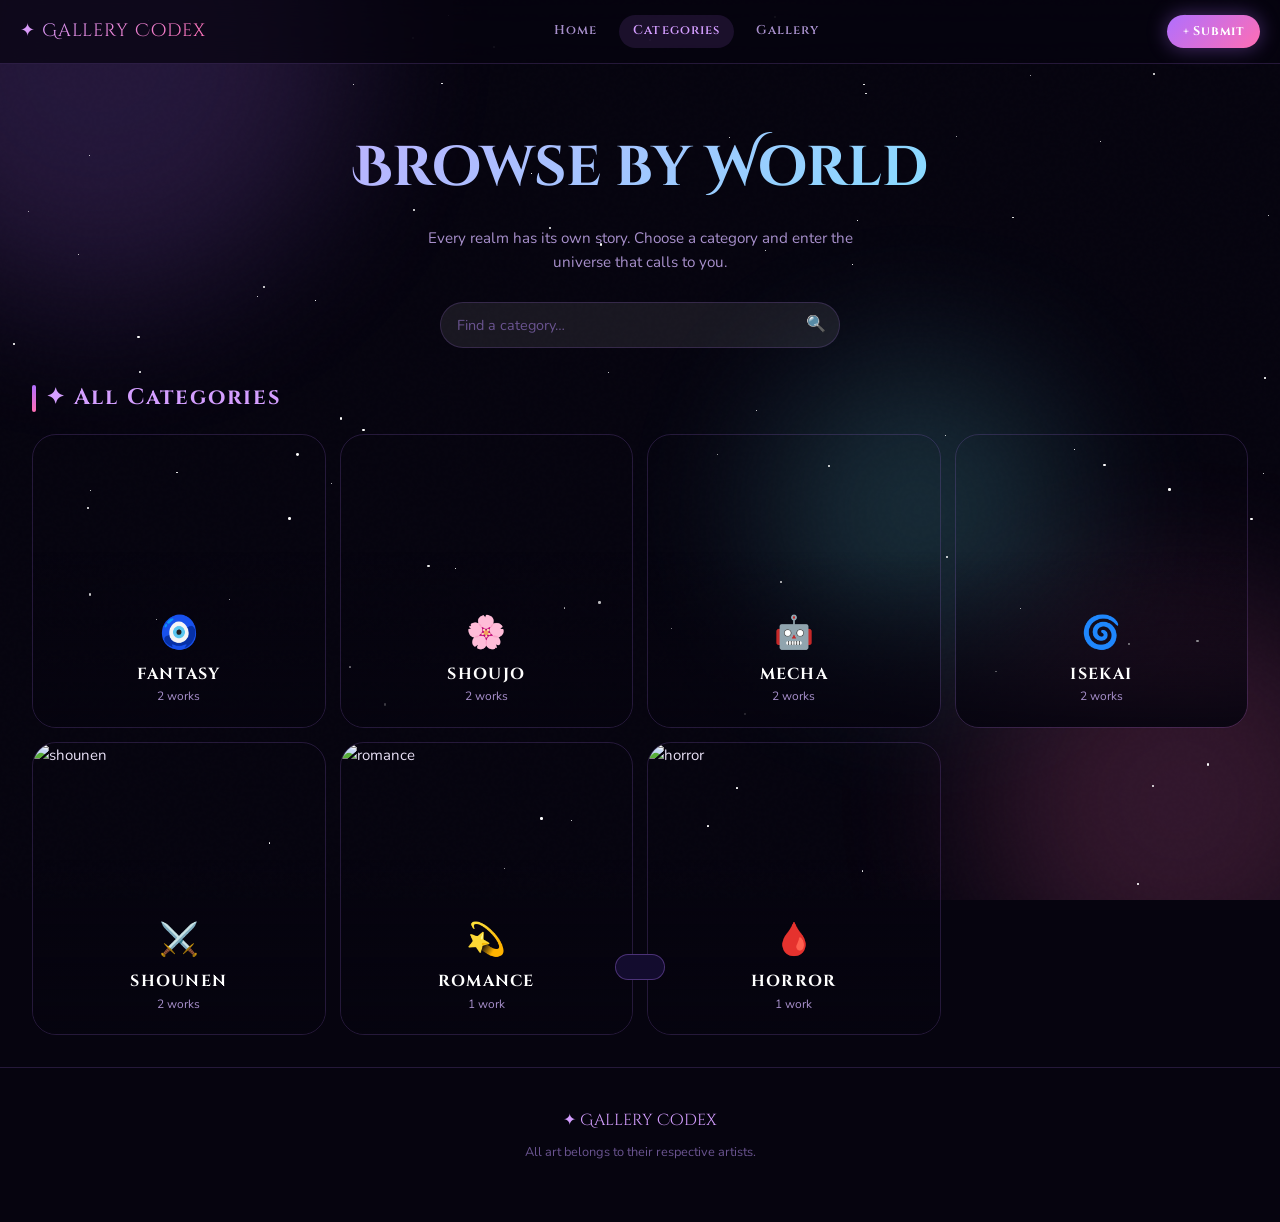
==== category.html @ fcce3d4d "Add files via upload" ====
<!DOCTYPE html>
<html lang="en">
<head>
  <meta charset="UTF-8">
  <meta name="viewport" content="width=device-width, initial-scale=1.0">
  <title>Categories — Gallery Codex</title>
  <link rel="stylesheet" href="style.css">
  <style>
    .cat-hero {
      padding: 60px 0 32px;
      text-align: center;
    }
    .cat-hero h1 {
      font-family: var(--font-disp);
      font-size: clamp(1.8rem, 6vw, 3.5rem);
      background: linear-gradient(135deg, var(--primary2), var(--accent2));
      -webkit-background-clip: text; -webkit-text-fill-color: transparent;
      margin-bottom: 12px;
      animation: fadeUp 0.5s var(--ease-smooth) both;
    }
    .cat-hero p {
      color: var(--text2); font-size: 0.95rem; max-width: 440px; margin: 0 auto 28px;
      animation: fadeUp 0.5s var(--ease-smooth) 0.1s both;
    }
    .cat-search-wrap {
      max-width: 400px; margin: 0 auto;
      animation: fadeUp 0.5s var(--ease-smooth) 0.2s both;
    }

    /* Category detail panel */
    .cat-detail {
      background: var(--surface);
      border: 1px solid var(--border2);
      border-radius: var(--radius-lg);
      padding: 20px;
      margin-bottom: 28px;
      display: none;
    }
    .cat-detail.visible { display: block; animation: fadeUp 0.4s var(--ease-smooth) both; }
    .cat-detail-top {
      display: flex; align-items: center; gap: 14px; margin-bottom: 16px;
    }
    .cat-detail-icon { font-size: 2.5rem; }
    .cat-detail-name {
      font-family: var(--font-head); font-size: 1.4rem; font-weight: 700;
      color: var(--primary2); letter-spacing: 0.08em;
    }
    .cat-detail-count { color: var(--text3); font-size: 0.85rem; }
    .cat-back {
      color: var(--text2); font-size: 0.82rem; cursor: pointer;
      transition: color 0.2s;
      font-family: var(--font-head); letter-spacing: 0.06em;
      margin-bottom: 20px; display: inline-block;
    }
    .cat-back:hover { color: var(--primary2); }
  </style>
</head>
<body>
  <div class="bg-orbs">
    <div class="orb orb1"></div>
    <div class="orb orb2"></div>
    <div class="orb orb3"></div>
  </div>
  <div class="stars"></div>

  <nav class="nav">
    <a class="nav-logo" href="index.html">✦ Gallery Codex</a>
    <div class="nav-links">
      <a class="nav-link" href="index.html">Home</a>
      <a class="nav-link active" href="category.html">Categories</a>
      <a class="nav-link" href="gallery.html">Gallery</a>
    </div>
    <a class="nav-btn" href="#" id="submitBtn">+ Submit</a>
  </nav>

  <div class="page-wrap">
    <div class="container">

      <!-- Category Hero -->
      <div class="cat-hero">
        <h1>Browse by World</h1>
        <p>Every realm has its own story. Choose a category and enter the universe that calls to you.</p>
        <div class="cat-search-wrap">
          <div class="search-wrap">
            <input class="search-input" id="catSearch" type="text" placeholder="Find a category…">
            <span class="search-icon">🔍</span>
          </div>
        </div>
      </div>

      <!-- Category detail (shown when a category is selected) -->
      <div class="cat-detail" id="catDetail">
        <span class="cat-back" id="catBack">← Back to All Categories</span>
        <div class="cat-detail-top">
          <div class="cat-detail-icon" id="detailIcon"></div>
          <div>
            <div class="cat-detail-name" id="detailName"></div>
            <div class="cat-detail-count" id="detailCount"></div>
          </div>
        </div>
        <div class="section-title" style="margin-bottom:16px;">Works in this Category</div>
        <div class="card-grid" id="catDetailGrid"></div>
        <button class="load-more hidden" id="catLoadMore">Load More ↓</button>
      </div>

      <!-- Big category cards -->
      <div class="reveal">
        <div class="section-title" style="margin-bottom:18px;">✦ All Categories</div>
        <div class="cat-big-grid" id="catBigGrid"></div>
      </div>

      <div class="spacer"></div>
    </div>
    <footer>
      <div class="logo">✦ Gallery Codex</div>
      <p>All art belongs to their respective artists.</p>
    </footer>
  </div>

  <script src="config.js"></script>
  <script src="script.js"></script>
  <script>
    let ALL_DATA = [];
    let selectedCat = null;
    let catPage = 0;
    let catFiltered = [];
    const PER_PAGE = CONFIG.itemsPerPage;

    document.addEventListener("DOMContentLoaded", async () => {
      ALL_DATA = await loadGalleryData();
      buildCatGrid(ALL_DATA);

      document.getElementById("submitBtn").href = CONFIG.FORM_URL;

      document.getElementById("catSearch").addEventListener("input", e => {
        const q = e.target.value.toLowerCase().trim();
        buildCatGrid(ALL_DATA, q);
      });

      document.getElementById("catBack").addEventListener("click", () => {
        document.getElementById("catDetail").classList.remove("visible");
        selectedCat = null;
      });

      document.getElementById("catLoadMore").addEventListener("click", () => {
        catPage++;
        loadCatPage(true);
      });
    });

    // Gather unique categories + count
    function getCatMeta(data) {
      const map = {};
      data.forEach(d => {
        if (!d.category) return;
        if (!map[d.category]) map[d.category] = 0;
        map[d.category]++;
      });
      return map;
    }

    function buildCatGrid(data, filter = "") {
      const grid = document.getElementById("catBigGrid");
      grid.innerHTML = "";
      const meta = getCatMeta(data);
      const cats = Object.keys(meta).filter(c => c.toLowerCase().includes(filter));

      // Build category cards using first artwork image as background
      cats.forEach((cat, i) => {
        const thumb = data.find(d => d.category === cat)?.image ||
                      `https://picsum.photos/seed/cat_${cat}/400/400`;
        const catMeta = CONFIG.categories.find(c => c.id === cat);
        const icon = catMeta ? catMeta.icon : "🎴";

        const card = document.createElement("div");
        card.className = "cat-big-card";
        card.style.animationDelay = `${i * 0.06}s`;
        card.innerHTML = `
          <img src="${thumb}" alt="${cat}" loading="lazy"
               onerror="this.src='https://picsum.photos/seed/cat${i}/400/400'">
          <div class="cat-big-label">
            <div class="cat-big-icon">${icon}</div>
            <div class="cat-big-name">${cat.charAt(0).toUpperCase() + cat.slice(1)}</div>
            <div class="cat-big-count">${meta[cat]} work${meta[cat] !== 1 ? "s" : ""}</div>
          </div>
        `;
        card.addEventListener("click", () => openCategory(cat, meta[cat], icon));
        grid.appendChild(card);
      });

      if (cats.length === 0) {
        grid.innerHTML = `<div class="empty-state" style="grid-column:1/-1">
          <div class="icon">🌌</div><div>No categories match your search.</div>
        </div>`;
      }
    }

    function openCategory(cat, count, icon) {
      selectedCat = cat;
      catPage = 0;
      catFiltered = ALL_DATA.filter(d => d.category === cat);

      const detail = document.getElementById("catDetail");
      detail.classList.add("visible");
      detail.scrollIntoView({ behavior: "smooth", block: "start" });

      document.getElementById("detailIcon").textContent = icon;
      document.getElementById("detailName").textContent = cat.charAt(0).toUpperCase() + cat.slice(1);
      document.getElementById("detailCount").textContent = `${count} work${count !== 1 ? "s" : ""}`;

      loadCatPage(false);
    }

    function loadCatPage(append) {
      const grid = document.getElementById("catDetailGrid");
      const loadBtn = document.getElementById("catLoadMore");
      if (!append) grid.innerHTML = "";
      const start = catPage * PER_PAGE;
      const slice = catFiltered.slice(start, start + PER_PAGE);
      slice.forEach((item, i) => grid.appendChild(buildCard(item, append ? i : start + i)));
      const shown = Math.min((catPage + 1) * PER_PAGE, catFiltered.length);
      if (shown < catFiltered.length) loadBtn.classList.remove("hidden");
      else loadBtn.classList.add("hidden");
    }
  </script>
</body>
</html>
---- style.css ----
/* ============================================================
   GALLERY CODEX — Global Stylesheet
   Theme: Fantasy · Dreamy · Dark Aurora
   Mobile-first, scales to desktop
   ============================================================ */

@import url('https://fonts.googleapis.com/css2?family=Cinzel+Decorative:wght@400;700;900&family=Cinzel:wght@400;600;700&family=Nunito:ital,wght@0,300;0,400;0,600;0,700;1,400&display=swap');

/* ── CSS Variables ──────────────────────────────────────────── */
:root {
  --bg:         #06040f;
  --bg2:        #0d0820;
  --bg3:        #130c2e;
  --surface:    rgba(255,255,255,0.04);
  --surface2:   rgba(255,255,255,0.08);
  --border:     rgba(180,120,255,0.18);
  --border2:    rgba(180,120,255,0.35);

  --primary:    #b06fff;
  --primary2:   #d49eff;
  --accent1:    #ff6eb4;
  --accent2:    #6ef0ff;
  --accent3:    #ffe06e;
  --gold:       #ffd77a;

  --text:       #e8e0f5;
  --text2:      #a890cc;
  --text3:      #6a5490;

  --radius:     16px;
  --radius-sm:  8px;
  --radius-lg:  24px;
  --shadow:     0 8px 32px rgba(80,20,160,0.35);
  --glow:       0 0 20px rgba(176,111,255,0.4);
  --glow2:      0 0 40px rgba(255,110,180,0.3);

  --nav-h:      64px;
  --font-disp:  'Cinzel Decorative', serif;
  --font-head:  'Cinzel', serif;
  --font-body:  'Nunito', sans-serif;

  --ease-bounce: cubic-bezier(0.34,1.56,0.64,1);
  --ease-smooth: cubic-bezier(0.4,0,0.2,1);
}

/* ── Reset ──────────────────────────────────────────────────── */
*, *::before, *::after { box-sizing: border-box; margin: 0; padding: 0; }
html { scroll-behavior: smooth; }
body {
  background: var(--bg);
  color: var(--text);
  font-family: var(--font-body);
  font-size: 15px;
  line-height: 1.6;
  min-height: 100vh;
  overflow-x: hidden;
}
img { display: block; max-width: 100%; }
a { color: inherit; text-decoration: none; }
button { cursor: pointer; border: none; background: none; font-family: inherit; }

/* ── Scrollbar ──────────────────────────────────────────────── */
::-webkit-scrollbar { width: 6px; }
::-webkit-scrollbar-track { background: var(--bg2); }
::-webkit-scrollbar-thumb { background: var(--primary); border-radius: 99px; }

/* ── Background Orbs ────────────────────────────────────────── */
.bg-orbs {
  position: fixed; inset: 0; z-index: 0; pointer-events: none; overflow: hidden;
}
.orb {
  position: absolute; border-radius: 50%; filter: blur(80px); opacity: 0.18;
  animation: orbFloat 12s ease-in-out infinite alternate;
}
.orb1 { width: 500px; height: 500px; background: var(--primary); top: -200px; left: -150px; animation-delay: 0s; }
.orb2 { width: 400px; height: 400px; background: var(--accent1); bottom: -100px; right: -100px; animation-delay: -4s; }
.orb3 { width: 300px; height: 300px; background: var(--accent2); top: 40%; left: 60%; animation-delay: -8s; }
@keyframes orbFloat {
  from { transform: translate(0,0) scale(1); }
  to   { transform: translate(30px, 40px) scale(1.1); }
}

/* ── Star Particles ─────────────────────────────────────────── */
.stars { position: fixed; inset: 0; z-index: 0; pointer-events: none; }
.star {
  position: absolute; border-radius: 50%; background: #fff;
  animation: twinkle var(--dur, 3s) ease-in-out infinite alternate;
}
@keyframes twinkle { from { opacity: 0.1; } to { opacity: 0.8; } }

/* ── Noise Overlay ──────────────────────────────────────────── */
body::after {
  content: ''; position: fixed; inset: 0; z-index: 1; pointer-events: none;
  background-image: url("data:image/svg+xml,%3Csvg viewBox='0 0 256 256' xmlns='http://www.w3.org/2000/svg'%3E%3Cfilter id='n'%3E%3CfeTurbulence type='fractalNoise' baseFrequency='0.9' numOctaves='4' stitchTiles='stitch'/%3E%3C/filter%3E%3Crect width='100%25' height='100%25' filter='url(%23n)' opacity='0.03'/%3E%3C/svg%3E");
  opacity: 0.4;
}

/* ── NAV ────────────────────────────────────────────────────── */
.nav {
  position: fixed; top: 0; left: 0; right: 0; z-index: 100;
  height: var(--nav-h);
  display: flex; align-items: center; justify-content: space-between;
  padding: 0 20px;
  background: rgba(6,4,15,0.7);
  backdrop-filter: blur(20px);
  border-bottom: 1px solid var(--border);
}
.nav-logo {
  font-family: var(--font-disp); font-size: 1.1rem;
  background: linear-gradient(135deg, var(--primary2), var(--accent1));
  -webkit-background-clip: text; -webkit-text-fill-color: transparent;
  letter-spacing: 0.05em;
}
.nav-links { display: flex; gap: 8px; }
.nav-link {
  padding: 6px 14px; border-radius: 99px; font-size: 0.8rem; font-weight: 600;
  color: var(--text2); transition: all 0.2s var(--ease-smooth);
  font-family: var(--font-head); letter-spacing: 0.08em;
}
.nav-link:hover, .nav-link.active {
  color: var(--primary2);
  background: rgba(176,111,255,0.12);
}
.nav-btn {
  padding: 7px 16px; border-radius: 99px; font-size: 0.78rem; font-weight: 700;
  background: linear-gradient(135deg, var(--primary), var(--accent1));
  color: #fff; font-family: var(--font-head); letter-spacing: 0.06em;
  transition: all 0.2s var(--ease-smooth); box-shadow: var(--glow);
}
.nav-btn:hover { transform: translateY(-1px); box-shadow: var(--glow), var(--glow2); }

.page-wrap {
  position: relative; z-index: 2;
  padding-top: var(--nav-h);
  min-height: 100vh;
}

/* ── SEARCH BAR ─────────────────────────────────────────────── */
.search-wrap {
  position: relative; display: flex; align-items: center;
}
.search-input {
  width: 100%; padding: 12px 44px 12px 16px;
  background: var(--surface2); border: 1px solid var(--border);
  border-radius: 99px; color: var(--text); font-family: var(--font-body);
  font-size: 0.9rem; outline: none; transition: all 0.25s;
}
.search-input::placeholder { color: var(--text3); }
.search-input:focus {
  border-color: var(--primary); box-shadow: var(--glow);
  background: rgba(176,111,255,0.08);
}
.search-icon {
  position: absolute; right: 14px; color: var(--text3);
  font-size: 1rem; pointer-events: none;
}

/* ── SECTION TITLES ─────────────────────────────────────────── */
.section-title {
  font-family: var(--font-head); font-size: clamp(1.1rem, 4vw, 1.4rem);
  font-weight: 700; color: var(--primary2);
  letter-spacing: 0.08em;
  display: flex; align-items: center; gap: 10px;
}
.section-title::before {
  content: ''; display: inline-block;
  width: 4px; height: 1.2em; border-radius: 2px;
  background: linear-gradient(to bottom, var(--primary), var(--accent1));
}

/* ── GRID ───────────────────────────────────────────────────── */
.card-grid {
  display: grid;
  grid-template-columns: repeat(2, 1fr);
  gap: 14px;
}
@media (min-width: 480px) { .card-grid { grid-template-columns: repeat(3, 1fr); } }
@media (min-width: 768px) { .card-grid { grid-template-columns: repeat(4, 1fr); gap: 18px; } }
@media (min-width: 1200px) { .card-grid { grid-template-columns: repeat(6, 1fr); } }

/* ── CARD ───────────────────────────────────────────────────── */
.card {
  position: relative; border-radius: var(--radius);
  overflow: hidden; cursor: pointer;
  aspect-ratio: 2/3;
  background: var(--bg3);
  border: 1px solid var(--border);
  transition: transform 0.3s var(--ease-bounce), box-shadow 0.3s var(--ease-smooth);
  animation: cardIn 0.5s var(--ease-bounce) both;
}
@keyframes cardIn {
  from { opacity: 0; transform: translateY(20px) scale(0.95); }
  to   { opacity: 1; transform: none; }
}
.card:hover {
  transform: translateY(-6px) scale(1.02);
  box-shadow: var(--shadow), var(--glow);
  border-color: var(--primary);
  z-index: 2;
}
.card img {
  width: 100%; height: 100%; object-fit: cover;
  transition: transform 0.5s var(--ease-smooth);
}
.card:hover img { transform: scale(1.08); }
.card-overlay {
  position: absolute; inset: 0;
  background: linear-gradient(to top, rgba(6,4,15,0.95) 0%, rgba(6,4,15,0.4) 50%, transparent 100%);
  display: flex; flex-direction: column; justify-content: flex-end;
  padding: 12px; opacity: 0; transition: opacity 0.3s;
}
.card:hover .card-overlay { opacity: 1; }
.card-title {
  font-family: var(--font-head); font-size: 0.78rem; font-weight: 700;
  color: #fff; line-height: 1.3; letter-spacing: 0.04em;
}
.card-cat {
  font-size: 0.68rem; color: var(--accent2); margin-top: 3px;
  font-weight: 600; text-transform: uppercase; letter-spacing: 0.1em;
}
.card-badge {
  position: absolute; top: 8px; left: 8px;
  background: linear-gradient(135deg, var(--primary), var(--accent1));
  color: #fff; font-size: 0.6rem; font-weight: 800;
  padding: 3px 8px; border-radius: 99px; letter-spacing: 0.1em;
  text-transform: uppercase;
}

/* ── CATEGORY PILLS ─────────────────────────────────────────── */
.cat-pills {
  display: flex; gap: 8px; overflow-x: auto; padding-bottom: 4px;
  scrollbar-width: none;
}
.cat-pills::-webkit-scrollbar { display: none; }
.cat-pill {
  flex-shrink: 0; padding: 8px 18px; border-radius: 99px;
  background: var(--surface); border: 1px solid var(--border);
  color: var(--text2); font-size: 0.82rem; font-weight: 600;
  font-family: var(--font-head); letter-spacing: 0.06em;
  transition: all 0.2s var(--ease-smooth); cursor: pointer;
}
.cat-pill:hover { border-color: var(--primary); color: var(--primary2); }
.cat-pill.active {
  background: linear-gradient(135deg, var(--primary), var(--accent1));
  border-color: transparent; color: #fff;
  box-shadow: var(--glow);
}

/* ── FEATURED ROW ───────────────────────────────────────────── */
.featured-row {
  display: flex; gap: 14px; overflow-x: auto; padding-bottom: 8px;
  scrollbar-width: none;
}
.featured-row::-webkit-scrollbar { display: none; }
.featured-card {
  flex-shrink: 0; width: 200px; height: 280px;
  border-radius: var(--radius); overflow: hidden; position: relative;
  border: 1px solid var(--border);
  transition: transform 0.3s var(--ease-bounce), box-shadow 0.3s;
  cursor: pointer;
}
@media (min-width: 768px) { .featured-card { width: 240px; height: 340px; } }
.featured-card:hover {
  transform: translateY(-8px) scale(1.03);
  box-shadow: var(--shadow), var(--glow), var(--glow2);
  border-color: var(--accent1);
}
.featured-card img { width: 100%; height: 100%; object-fit: cover; }
.featured-card .card-overlay { opacity: 1; }

/* ── TOAST ──────────────────────────────────────────────────── */
.toast {
  position: fixed; bottom: 20px; left: 50%; transform: translateX(-50%) translateY(100px);
  background: var(--bg3); border: 1px solid var(--border2);
  color: var(--text); padding: 12px 24px; border-radius: 99px;
  font-size: 0.85rem; font-weight: 600; z-index: 999;
  transition: transform 0.35s var(--ease-bounce);
  backdrop-filter: blur(12px); white-space: nowrap;
}
.toast.show { transform: translateX(-50%) translateY(0); }

/* ── LOADING SKELETON ───────────────────────────────────────── */
.skeleton {
  background: linear-gradient(90deg, var(--bg3) 25%, var(--surface2) 50%, var(--bg3) 75%);
  background-size: 200% 100%;
  animation: shimmer 1.5s infinite;
  border-radius: var(--radius);
  aspect-ratio: 2/3;
}
@keyframes shimmer { from { background-position: 200% 0; } to { background-position: -200% 0; } }

/* ── MODAL / LIGHTBOX ───────────────────────────────────────── */
.modal-bg {
  position: fixed; inset: 0; z-index: 200;
  background: rgba(6,4,15,0.92);
  backdrop-filter: blur(12px);
  display: flex; align-items: center; justify-content: center;
  padding: 20px;
  opacity: 0; pointer-events: none;
  transition: opacity 0.3s;
}
.modal-bg.open { opacity: 1; pointer-events: all; }
.modal {
  background: var(--bg2); border: 1px solid var(--border2);
  border-radius: var(--radius-lg); overflow: hidden;
  max-width: 900px; width: 100%;
  display: flex; flex-direction: column;
  max-height: 90vh; overflow-y: auto;
  box-shadow: var(--shadow), var(--glow);
  transform: scale(0.9); transition: transform 0.35s var(--ease-bounce);
}
.modal-bg.open .modal { transform: scale(1); }
@media (min-width: 700px) { .modal { flex-direction: row; } }
.modal-img { width: 100%; max-height: 300px; object-fit: cover; }
@media (min-width: 700px) { .modal-img { width: 45%; max-height: none; } }
.modal-info { padding: 24px; flex: 1; display: flex; flex-direction: column; gap: 12px; }
.modal-title {
  font-family: var(--font-head); font-size: 1.4rem; font-weight: 700;
  background: linear-gradient(135deg, var(--primary2), var(--accent1));
  -webkit-background-clip: text; -webkit-text-fill-color: transparent;
}
.modal-artist { color: var(--text2); font-size: 0.85rem; }
.modal-cat {
  display: inline-block; padding: 4px 14px; border-radius: 99px;
  background: rgba(176,111,255,0.15); border: 1px solid var(--primary);
  color: var(--primary2); font-size: 0.78rem; font-weight: 700;
  letter-spacing: 0.08em; text-transform: uppercase; width: fit-content;
}
.modal-desc { color: var(--text2); font-size: 0.9rem; line-height: 1.7; }
.modal-tags { display: flex; flex-wrap: wrap; gap: 6px; }
.tag {
  padding: 4px 12px; border-radius: 99px;
  background: var(--surface); border: 1px solid var(--border);
  color: var(--text2); font-size: 0.75rem; font-weight: 600;
}
.modal-close {
  position: absolute; top: 16px; right: 16px;
  background: var(--surface2); border: 1px solid var(--border);
  color: var(--text); width: 36px; height: 36px; border-radius: 50%;
  font-size: 1.1rem; display: flex; align-items: center; justify-content: center;
  transition: all 0.2s; cursor: pointer;
}
.modal-close:hover { background: rgba(255,110,180,0.2); border-color: var(--accent1); }
.modal-actions { display: flex; gap: 10px; margin-top: auto; padding-top: 12px; }
.btn {
  flex: 1; padding: 10px 16px; border-radius: 99px;
  font-family: var(--font-head); font-size: 0.8rem; font-weight: 700;
  letter-spacing: 0.08em; transition: all 0.2s var(--ease-smooth);
  display: flex; align-items: center; justify-content: center; gap: 6px;
}
.btn-primary {
  background: linear-gradient(135deg, var(--primary), var(--accent1));
  color: #fff; box-shadow: var(--glow);
}
.btn-primary:hover { transform: translateY(-2px); box-shadow: var(--glow), var(--glow2); }
.btn-ghost {
  background: var(--surface); border: 1px solid var(--border);
  color: var(--text2);
}
.btn-ghost:hover { border-color: var(--primary); color: var(--primary2); }

/* ── FOOTER ─────────────────────────────────────────────────── */
footer {
  text-align: center; padding: 40px 20px 60px;
  color: var(--text3); font-size: 0.8rem;
  border-top: 1px solid var(--border);
}
footer .logo { font-family: var(--font-disp); font-size: 1rem; color: var(--primary2); margin-bottom: 8px; }

/* ── UTILITY ─────────────────────────────────────────────────── */
.container { max-width: 1400px; margin: 0 auto; padding: 0 16px; }
@media (min-width: 768px) { .container { padding: 0 32px; } }
.spacer { height: 32px; }
.hidden { display: none !important; }
.empty-state {
  grid-column: 1/-1; text-align: center; padding: 60px 20px;
  color: var(--text3); font-family: var(--font-head);
}
.empty-state .icon { font-size: 3rem; margin-bottom: 12px; }
.load-more {
  width: 100%; padding: 14px; border-radius: 99px; margin-top: 24px;
  background: var(--surface); border: 1px solid var(--border2);
  color: var(--primary2); font-family: var(--font-head);
  font-size: 0.85rem; font-weight: 700; letter-spacing: 0.1em;
  transition: all 0.25s var(--ease-smooth);
}
.load-more:hover {
  background: rgba(176,111,255,0.15);
  box-shadow: var(--glow); transform: translateY(-2px);
}
.no-results { display: none; }

/* ── HERO ────────────────────────────────────────────────────── */
.hero {
  min-height: 65vw; max-height: 600px;
  display: flex; flex-direction: column; align-items: center; justify-content: center;
  text-align: center; padding: 60px 24px 40px;
  position: relative; overflow: hidden;
}
.hero-eyebrow {
  font-size: 0.75rem; letter-spacing: 0.3em; text-transform: uppercase;
  color: var(--accent2); font-weight: 700; margin-bottom: 12px;
  animation: fadeUp 0.6s var(--ease-smooth) 0.1s both;
}
.hero-title {
  font-family: var(--font-disp); font-size: clamp(2rem, 8vw, 4.5rem);
  line-height: 1.1; letter-spacing: 0.04em; margin-bottom: 16px;
  background: linear-gradient(135deg, #fff 0%, var(--primary2) 50%, var(--accent1) 100%);
  -webkit-background-clip: text; -webkit-text-fill-color: transparent;
  animation: fadeUp 0.6s var(--ease-smooth) 0.2s both;
}
.hero-sub {
  font-size: clamp(0.9rem, 2.5vw, 1.1rem); color: var(--text2);
  max-width: 520px; margin-bottom: 32px;
  animation: fadeUp 0.6s var(--ease-smooth) 0.3s both;
}
.hero-search {
  width: 100%; max-width: 480px; margin-bottom: 28px;
  animation: fadeUp 0.6s var(--ease-smooth) 0.4s both;
}
.hero-stats {
  display: flex; gap: 32px; justify-content: center;
  animation: fadeUp 0.6s var(--ease-smooth) 0.5s both;
}
.stat { text-align: center; }
.stat-num {
  font-family: var(--font-head); font-size: 1.6rem; font-weight: 700;
  background: linear-gradient(135deg, var(--accent2), var(--primary2));
  -webkit-background-clip: text; -webkit-text-fill-color: transparent;
}
.stat-label { font-size: 0.75rem; color: var(--text3); text-transform: uppercase; letter-spacing: 0.1em; }
@keyframes fadeUp {
  from { opacity: 0; transform: translateY(24px); }
  to   { opacity: 1; transform: none; }
}

/* ── CATEGORY PAGE CARDS ────────────────────────────────────── */
.cat-big-grid {
  display: grid;
  grid-template-columns: repeat(2, 1fr);
  gap: 14px;
}
@media (min-width: 600px) { .cat-big-grid { grid-template-columns: repeat(3, 1fr); } }
@media (min-width: 900px) { .cat-big-grid { grid-template-columns: repeat(4, 1fr); } }
.cat-big-card {
  position: relative; border-radius: var(--radius-lg); overflow: hidden;
  aspect-ratio: 1; cursor: pointer;
  border: 1px solid var(--border);
  transition: all 0.3s var(--ease-bounce);
}
.cat-big-card:hover {
  transform: translateY(-6px) scale(1.02);
  border-color: var(--primary); box-shadow: var(--shadow), var(--glow);
}
.cat-big-card img { width: 100%; height: 100%; object-fit: cover; }
.cat-big-label {
  position: absolute; inset: 0; display: flex; flex-direction: column;
  align-items: center; justify-content: flex-end; padding: 20px;
  background: linear-gradient(to top, rgba(6,4,15,0.9) 0%, transparent 60%);
}
.cat-big-icon { font-size: 2rem; margin-bottom: 4px; }
.cat-big-name {
  font-family: var(--font-head); font-size: 1rem; font-weight: 700;
  color: #fff; letter-spacing: 0.08em; text-transform: uppercase;
}
.cat-big-count { font-size: 0.75rem; color: var(--text2); }
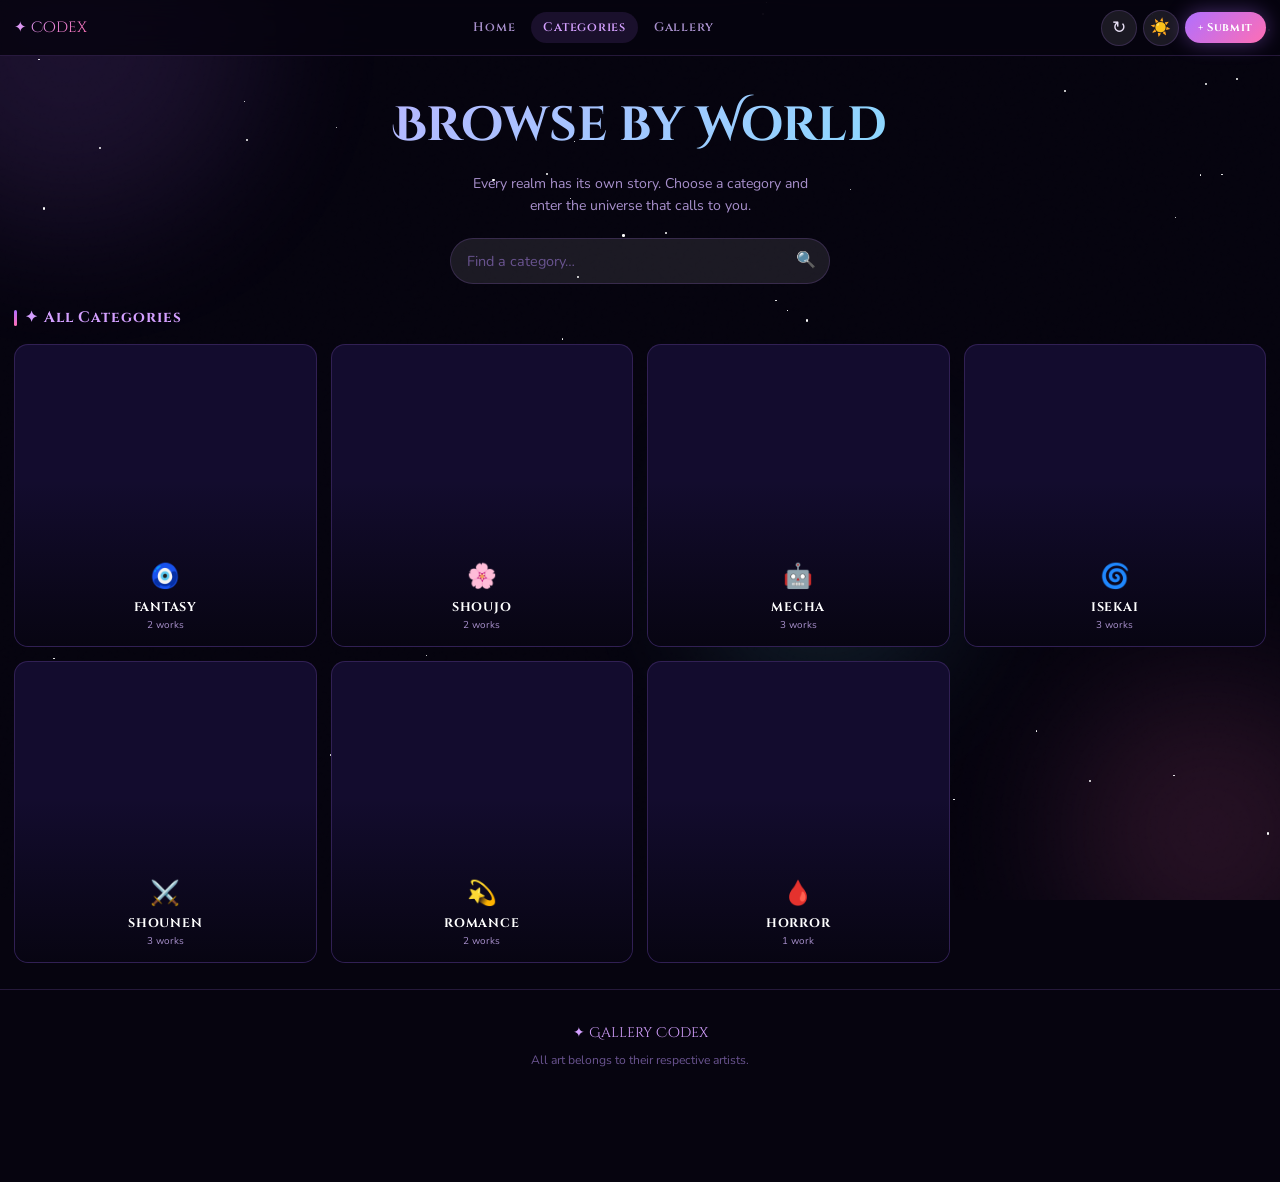
==== commit fe158ce2: "Add files via upload" ====
--- a/category.html
+++ b/category.html
@@ -2,226 +2,229 @@
 <html lang="en">
 <head>
   <meta charset="UTF-8">
-  <meta name="viewport" content="width=device-width, initial-scale=1.0">
+  <meta name="viewport" content="width=device-width, initial-scale=1.0, viewport-fit=cover">
+  <meta name="theme-color" content="#06040f">
   <title>Categories — Gallery Codex</title>
   <link rel="stylesheet" href="style.css">
   <style>
-    .cat-hero {
-      padding: 60px 0 32px;
-      text-align: center;
-    }
-    .cat-hero h1 {
-      font-family: var(--font-disp);
-      font-size: clamp(1.8rem, 6vw, 3.5rem);
-      background: linear-gradient(135deg, var(--primary2), var(--accent2));
-      -webkit-background-clip: text; -webkit-text-fill-color: transparent;
-      margin-bottom: 12px;
-      animation: fadeUp 0.5s var(--ease-smooth) both;
-    }
-    .cat-hero p {
-      color: var(--text2); font-size: 0.95rem; max-width: 440px; margin: 0 auto 28px;
-      animation: fadeUp 0.5s var(--ease-smooth) 0.1s both;
-    }
-    .cat-search-wrap {
-      max-width: 400px; margin: 0 auto;
-      animation: fadeUp 0.5s var(--ease-smooth) 0.2s both;
-    }
-
-    /* Category detail panel */
-    .cat-detail {
-      background: var(--surface);
-      border: 1px solid var(--border2);
-      border-radius: var(--radius-lg);
-      padding: 20px;
-      margin-bottom: 28px;
-      display: none;
-    }
-    .cat-detail.visible { display: block; animation: fadeUp 0.4s var(--ease-smooth) both; }
-    .cat-detail-top {
-      display: flex; align-items: center; gap: 14px; margin-bottom: 16px;
-    }
-    .cat-detail-icon { font-size: 2.5rem; }
-    .cat-detail-name {
-      font-family: var(--font-head); font-size: 1.4rem; font-weight: 700;
-      color: var(--primary2); letter-spacing: 0.08em;
-    }
-    .cat-detail-count { color: var(--text3); font-size: 0.85rem; }
-    .cat-back {
-      color: var(--text2); font-size: 0.82rem; cursor: pointer;
-      transition: color 0.2s;
-      font-family: var(--font-head); letter-spacing: 0.06em;
-      margin-bottom: 20px; display: inline-block;
-    }
-    .cat-back:hover { color: var(--primary2); }
+    .cat-hero{padding:32px 0 22px;text-align:center}
+    .cat-hero h1{
+      font-family:var(--font-disp);font-size:clamp(1.6rem,6vw,3rem);
+      background:linear-gradient(135deg,var(--primary2),var(--accent2));
+      -webkit-background-clip:text;-webkit-text-fill-color:transparent;
+      margin-bottom:8px;animation:fadeUp .5s var(--ease-s) both;
+    }
+    .cat-hero p{color:var(--text2);font-size:.88rem;max-width:360px;margin:0 auto 20px;animation:fadeUp .5s var(--ease-s) .1s both}
+    .cat-search-wrap{max-width:380px;margin:0 auto;animation:fadeUp .5s var(--ease-s) .2s both}
+
+    .cat-detail{
+      background:var(--surface);border:1px solid var(--border2);
+      border-radius:var(--radius-lg);padding:16px;margin-bottom:22px;display:none;
+    }
+    .cat-detail.visible{display:block;animation:fadeUp .4s var(--ease-s) both}
+    .cat-back{
+      color:var(--text2);font-size:.8rem;cursor:pointer;transition:color .2s;
+      font-family:var(--font-head);letter-spacing:.05em;
+      margin-bottom:14px;display:inline-flex;align-items:center;gap:4px;
+      min-height:36px;
+    }
+    .cat-back:hover{color:var(--primary2)}
+    .cat-detail-top{display:flex;align-items:center;gap:12px;margin-bottom:14px}
+    .cat-detail-icon{font-size:2rem}
+    .cat-detail-name{font-family:var(--font-head);font-size:1.2rem;font-weight:700;color:var(--primary2);letter-spacing:.06em}
+    .cat-detail-count{color:var(--text3);font-size:.8rem}
   </style>
 </head>
 <body>
-  <div class="bg-orbs">
-    <div class="orb orb1"></div>
-    <div class="orb orb2"></div>
-    <div class="orb orb3"></div>
-  </div>
-  <div class="stars"></div>
-
-  <nav class="nav">
-    <a class="nav-logo" href="index.html">✦ Gallery Codex</a>
-    <div class="nav-links">
-      <a class="nav-link" href="index.html">Home</a>
-      <a class="nav-link active" href="category.html">Categories</a>
-      <a class="nav-link" href="gallery.html">Gallery</a>
-    </div>
-    <a class="nav-btn" href="#" id="submitBtn">+ Submit</a>
-  </nav>
-
-  <div class="page-wrap">
-    <div class="container">
-
-      <!-- Category Hero -->
-      <div class="cat-hero">
-        <h1>Browse by World</h1>
-        <p>Every realm has its own story. Choose a category and enter the universe that calls to you.</p>
-        <div class="cat-search-wrap">
-          <div class="search-wrap">
-            <input class="search-input" id="catSearch" type="text" placeholder="Find a category…">
-            <span class="search-icon">🔍</span>
-          </div>
+<div id="loadingScreen">
+  <div class="loader-outer">
+    <div class="loader-ring lr1"></div><div class="loader-ring lr2"></div>
+    <div class="loader-logo">✦</div>
+  </div>
+  <div class="loader-text">Gallery Codex</div>
+  <div class="loader-bar-wrap"><div class="loader-bar"></div></div>
+</div>
+
+<div class="bg-orbs"><div class="orb orb1"></div><div class="orb orb2"></div><div class="orb orb3"></div></div>
+<div class="stars"></div>
+
+<nav class="nav">
+  <a class="nav-logo" href="index.html">✦ Codex</a>
+  <div class="nav-links">
+    <a class="nav-link" href="index.html">Home</a>
+    <a class="nav-link active" href="category.html">Categories</a>
+    <a class="nav-link" href="gallery.html">Gallery</a>
+  </div>
+  <div class="nav-actions">
+    <button class="icon-btn refresh-btn" onclick="refreshPage()" title="Refresh">↻</button>
+    <button class="icon-btn theme-btn" onclick="toggleTheme()">☀️</button>
+    <a class="nav-submit" href="#" id="submitBtn">+ Submit</a>
+  </div>
+</nav>
+
+<div class="page-wrap">
+  <div class="container">
+
+    <div class="cat-hero">
+      <h1>Browse by World</h1>
+      <p>Every realm has its own story. Choose a category and enter the universe that calls to you.</p>
+      <div class="cat-search-wrap">
+        <div class="search-wrap">
+          <input class="search-input" id="catSearch" type="text" placeholder="Find a category…" autocomplete="off">
+          <span class="search-icon">🔍</span>
         </div>
       </div>
-
-      <!-- Category detail (shown when a category is selected) -->
-      <div class="cat-detail" id="catDetail">
-        <span class="cat-back" id="catBack">← Back to All Categories</span>
-        <div class="cat-detail-top">
-          <div class="cat-detail-icon" id="detailIcon"></div>
-          <div>
-            <div class="cat-detail-name" id="detailName"></div>
-            <div class="cat-detail-count" id="detailCount"></div>
-          </div>
+    </div>
+
+    <!-- Category detail panel -->
+    <div class="cat-detail" id="catDetail">
+      <button class="cat-back" id="catBack">← Back</button>
+      <div class="cat-detail-top">
+        <div class="cat-detail-icon" id="detailIcon"></div>
+        <div>
+          <div class="cat-detail-name" id="detailName"></div>
+          <div class="cat-detail-count" id="detailCount"></div>
         </div>
-        <div class="section-title" style="margin-bottom:16px;">Works in this Category</div>
-        <div class="card-grid" id="catDetailGrid"></div>
-        <button class="load-more hidden" id="catLoadMore">Load More ↓</button>
       </div>
-
-      <!-- Big category cards -->
-      <div class="reveal">
-        <div class="section-title" style="margin-bottom:18px;">✦ All Categories</div>
-        <div class="cat-big-grid" id="catBigGrid"></div>
-      </div>
-
-      <div class="spacer"></div>
+      <div class="section-title" style="margin-bottom:12px">Works</div>
+      <div class="card-grid" id="catDetailGrid"></div>
+      <div class="empty-state hidden" id="catEmpty"><div class="icon">🌙</div><div>No works yet.</div></div>
+      <button class="load-more hidden" id="catLoadMore">Load More ↓</button>
     </div>
-    <footer>
-      <div class="logo">✦ Gallery Codex</div>
-      <p>All art belongs to their respective artists.</p>
-    </footer>
-  </div>
-
-  <script src="config.js"></script>
-  <script src="script.js"></script>
-  <script>
-    let ALL_DATA = [];
-    let selectedCat = null;
-    let catPage = 0;
-    let catFiltered = [];
-    const PER_PAGE = CONFIG.itemsPerPage;
-
-    document.addEventListener("DOMContentLoaded", async () => {
-      ALL_DATA = await loadGalleryData();
-      buildCatGrid(ALL_DATA);
-
-      document.getElementById("submitBtn").href = CONFIG.FORM_URL;
-
-      document.getElementById("catSearch").addEventListener("input", e => {
-        const q = e.target.value.toLowerCase().trim();
-        buildCatGrid(ALL_DATA, q);
-      });
-
-      document.getElementById("catBack").addEventListener("click", () => {
-        document.getElementById("catDetail").classList.remove("visible");
-        selectedCat = null;
-      });
-
-      document.getElementById("catLoadMore").addEventListener("click", () => {
-        catPage++;
-        loadCatPage(true);
-      });
-    });
-
-    // Gather unique categories + count
-    function getCatMeta(data) {
-      const map = {};
-      data.forEach(d => {
-        if (!d.category) return;
-        if (!map[d.category]) map[d.category] = 0;
-        map[d.category]++;
-      });
-      return map;
-    }
-
-    function buildCatGrid(data, filter = "") {
-      const grid = document.getElementById("catBigGrid");
-      grid.innerHTML = "";
-      const meta = getCatMeta(data);
-      const cats = Object.keys(meta).filter(c => c.toLowerCase().includes(filter));
-
-      // Build category cards using first artwork image as background
-      cats.forEach((cat, i) => {
-        const thumb = data.find(d => d.category === cat)?.image ||
-                      `https://picsum.photos/seed/cat_${cat}/400/400`;
-        const catMeta = CONFIG.categories.find(c => c.id === cat);
-        const icon = catMeta ? catMeta.icon : "🎴";
-
-        const card = document.createElement("div");
-        card.className = "cat-big-card";
-        card.style.animationDelay = `${i * 0.06}s`;
-        card.innerHTML = `
-          <img src="${thumb}" alt="${cat}" loading="lazy"
-               onerror="this.src='https://picsum.photos/seed/cat${i}/400/400'">
-          <div class="cat-big-label">
-            <div class="cat-big-icon">${icon}</div>
-            <div class="cat-big-name">${cat.charAt(0).toUpperCase() + cat.slice(1)}</div>
-            <div class="cat-big-count">${meta[cat]} work${meta[cat] !== 1 ? "s" : ""}</div>
-          </div>
-        `;
-        card.addEventListener("click", () => openCategory(cat, meta[cat], icon));
-        grid.appendChild(card);
-      });
-
-      if (cats.length === 0) {
-        grid.innerHTML = `<div class="empty-state" style="grid-column:1/-1">
-          <div class="icon">🌌</div><div>No categories match your search.</div>
+
+    <!-- Big category cards -->
+    <div class="reveal">
+      <div class="section-title" style="margin-bottom:14px">✦ All Categories</div>
+      <div class="cat-big-grid" id="catBigGrid"></div>
+      <div class="empty-state hidden" id="catGridEmpty"><div class="icon">🌌</div><div>No categories found.</div></div>
+    </div>
+
+    <div class="spacer"></div>
+  </div>
+  <footer>
+    <div class="logo">✦ Gallery Codex</div>
+    <p>All art belongs to their respective artists.</p>
+  </footer>
+</div>
+
+<nav class="bottom-nav">
+  <div class="bottom-nav-inner">
+    <a class="bnav-item" href="index.html"><span class="bnav-icon">🏠</span>Home</a>
+    <a class="bnav-item active" href="category.html"><span class="bnav-icon">🗂️</span>Categories</a>
+    <a class="bnav-item" href="gallery.html"><span class="bnav-icon">🖼️</span>Gallery</a>
+    <button class="bnav-item" onclick="toggleTheme()"><span class="bnav-icon">☀️</span>Theme</button>
+  </div>
+</nav>
+
+<script src="config.js"></script>
+<script src="script.js"></script>
+<script>
+  let ALL_DATA = [];
+  let catFiltered = [];
+  let catPage = 0;
+  const PER = CONFIG.itemsPerPage;
+
+  async function init() {
+    ALL_DATA = await loadGalleryData();
+    buildCatGrid(ALL_DATA);
+    document.getElementById("submitBtn").href = CONFIG.FORM_URL;
+  }
+
+  document.addEventListener("DOMContentLoaded", () => {
+    init();
+
+    document.getElementById("catSearch").addEventListener("input", e => {
+      const q = e.target.value.toLowerCase().trim();
+      buildCatGrid(ALL_DATA, q);
+    });
+
+    document.getElementById("catBack").addEventListener("click", () => {
+      document.getElementById("catDetail").classList.remove("visible");
+      window.scrollTo({ top: 0, behavior: "smooth" });
+    });
+
+    document.getElementById("catLoadMore").addEventListener("click", () => {
+      catPage++; loadCatPage(true);
+    });
+
+    window.addEventListener("codex:refresh", () => init());
+  });
+
+  function getCatMeta(data) {
+    const map = {};
+    data.forEach(d => {
+      if (!d.category) return;
+      map[d.category] = (map[d.category] || 0) + 1;
+    });
+    return map;
+  }
+
+  function buildCatGrid(data, filter = "") {
+    const grid = document.getElementById("catBigGrid");
+    const emptyEl = document.getElementById("catGridEmpty");
+    grid.innerHTML = "";
+    const meta = getCatMeta(data);
+    const cats = Object.keys(meta).filter(c => c.toLowerCase().includes(filter));
+
+    if (cats.length === 0) {
+      emptyEl.classList.remove("hidden"); return;
+    }
+    emptyEl.classList.add("hidden");
+
+    cats.forEach((cat, i) => {
+      const thumb = data.find(d => d.category === cat)?.image ||
+                    `https://picsum.photos/seed/cat${i}/400/400`;
+      const catMeta = CONFIG.categories.find(c => c.id === cat);
+      const icon = catMeta ? catMeta.icon : "🎴";
+      const card = document.createElement("div");
+      card.className = "cat-big-card";
+      card.style.animationDelay = `${i * 0.05}s`;
+      card.innerHTML = `
+        <img src="${thumb}" alt="${cat}" loading="lazy"
+             onerror="this.src='https://picsum.photos/seed/cat${i}x/400/400'">
+        <div class="cat-big-label">
+          <div class="cat-big-icon">${icon}</div>
+          <div class="cat-big-name">${cat.charAt(0).toUpperCase() + cat.slice(1)}</div>
+          <div class="cat-big-count">${meta[cat]} work${meta[cat]!==1?"s":""}</div>
         </div>`;
-      }
-    }
-
-    function openCategory(cat, count, icon) {
-      selectedCat = cat;
-      catPage = 0;
-      catFiltered = ALL_DATA.filter(d => d.category === cat);
-
-      const detail = document.getElementById("catDetail");
-      detail.classList.add("visible");
-      detail.scrollIntoView({ behavior: "smooth", block: "start" });
-
-      document.getElementById("detailIcon").textContent = icon;
-      document.getElementById("detailName").textContent = cat.charAt(0).toUpperCase() + cat.slice(1);
-      document.getElementById("detailCount").textContent = `${count} work${count !== 1 ? "s" : ""}`;
-
-      loadCatPage(false);
-    }
-
-    function loadCatPage(append) {
-      const grid = document.getElementById("catDetailGrid");
-      const loadBtn = document.getElementById("catLoadMore");
-      if (!append) grid.innerHTML = "";
-      const start = catPage * PER_PAGE;
-      const slice = catFiltered.slice(start, start + PER_PAGE);
-      slice.forEach((item, i) => grid.appendChild(buildCard(item, append ? i : start + i)));
-      const shown = Math.min((catPage + 1) * PER_PAGE, catFiltered.length);
-      if (shown < catFiltered.length) loadBtn.classList.remove("hidden");
-      else loadBtn.classList.add("hidden");
-    }
-  </script>
+      card.addEventListener("click", () => openCategory(cat, meta[cat], icon));
+      grid.appendChild(card);
+    });
+  }
+
+  function openCategory(cat, count, icon) {
+    catPage = 0;
+    catFiltered = ALL_DATA.filter(d => d.category === cat);
+
+    document.getElementById("detailIcon").textContent = icon;
+    document.getElementById("detailName").textContent = cat.charAt(0).toUpperCase() + cat.slice(1);
+    document.getElementById("detailCount").textContent = `${count} work${count!==1?"s":""}`;
+
+    const detail = document.getElementById("catDetail");
+    detail.classList.add("visible");
+    detail.scrollIntoView({ behavior: "smooth", block: "start" });
+    loadCatPage(false);
+  }
+
+  function loadCatPage(append) {
+    const grid = document.getElementById("catDetailGrid");
+    const loadBtn = document.getElementById("catLoadMore");
+    const emptyEl = document.getElementById("catEmpty");
+    if (!append) grid.innerHTML = "";
+
+    if (catFiltered.length === 0) {
+      emptyEl.classList.remove("hidden"); loadBtn.classList.add("hidden"); return;
+    }
+    emptyEl.classList.add("hidden");
+
+    const start = catPage * PER;
+    const slice = catFiltered.slice(start, start + PER);
+    slice.forEach((item, i) => grid.appendChild(buildCard(item, append ? i : start + i)));
+
+    const shown = Math.min((catPage + 1) * PER, catFiltered.length);
+    if (shown < catFiltered.length) loadBtn.classList.remove("hidden");
+    else loadBtn.classList.add("hidden");
+  }
+</script>
 </body>
 </html>
--- a/style.css
+++ b/style.css
@@ -1,466 +1,535 @@
 /* ============================================================
-   GALLERY CODEX — Global Stylesheet
-   Theme: Fantasy · Dreamy · Dark Aurora
-   Mobile-first, scales to desktop
+   GALLERY CODEX v2 — Mobile-First Stylesheet
    ============================================================ */
-
-@import url('https://fonts.googleapis.com/css2?family=Cinzel+Decorative:wght@400;700;900&family=Cinzel:wght@400;600;700&family=Nunito:ital,wght@0,300;0,400;0,600;0,700;1,400&display=swap');
-
-/* ── CSS Variables ──────────────────────────────────────────── */
+@import url('https://fonts.googleapis.com/css2?family=Cinzel+Decorative:wght@400;700;900&family=Cinzel:wght@400;600;700&family=Nunito:wght@300;400;600;700;800&display=swap');
+
 :root {
-  --bg:         #06040f;
-  --bg2:        #0d0820;
-  --bg3:        #130c2e;
-  --surface:    rgba(255,255,255,0.04);
-  --surface2:   rgba(255,255,255,0.08);
-  --border:     rgba(180,120,255,0.18);
-  --border2:    rgba(180,120,255,0.35);
-
-  --primary:    #b06fff;
-  --primary2:   #d49eff;
-  --accent1:    #ff6eb4;
-  --accent2:    #6ef0ff;
-  --accent3:    #ffe06e;
-  --gold:       #ffd77a;
-
-  --text:       #e8e0f5;
-  --text2:      #a890cc;
-  --text3:      #6a5490;
-
-  --radius:     16px;
-  --radius-sm:  8px;
-  --radius-lg:  24px;
-  --shadow:     0 8px 32px rgba(80,20,160,0.35);
-  --glow:       0 0 20px rgba(176,111,255,0.4);
-  --glow2:      0 0 40px rgba(255,110,180,0.3);
-
-  --nav-h:      64px;
-  --font-disp:  'Cinzel Decorative', serif;
-  --font-head:  'Cinzel', serif;
-  --font-body:  'Nunito', sans-serif;
-
-  --ease-bounce: cubic-bezier(0.34,1.56,0.64,1);
-  --ease-smooth: cubic-bezier(0.4,0,0.2,1);
-}
-
-/* ── Reset ──────────────────────────────────────────────────── */
-*, *::before, *::after { box-sizing: border-box; margin: 0; padding: 0; }
-html { scroll-behavior: smooth; }
-body {
-  background: var(--bg);
-  color: var(--text);
-  font-family: var(--font-body);
-  font-size: 15px;
-  line-height: 1.6;
-  min-height: 100vh;
-  overflow-x: hidden;
-}
-img { display: block; max-width: 100%; }
-a { color: inherit; text-decoration: none; }
-button { cursor: pointer; border: none; background: none; font-family: inherit; }
-
-/* ── Scrollbar ──────────────────────────────────────────────── */
-::-webkit-scrollbar { width: 6px; }
-::-webkit-scrollbar-track { background: var(--bg2); }
-::-webkit-scrollbar-thumb { background: var(--primary); border-radius: 99px; }
-
-/* ── Background Orbs ────────────────────────────────────────── */
-.bg-orbs {
-  position: fixed; inset: 0; z-index: 0; pointer-events: none; overflow: hidden;
-}
-.orb {
-  position: absolute; border-radius: 50%; filter: blur(80px); opacity: 0.18;
-  animation: orbFloat 12s ease-in-out infinite alternate;
-}
-.orb1 { width: 500px; height: 500px; background: var(--primary); top: -200px; left: -150px; animation-delay: 0s; }
-.orb2 { width: 400px; height: 400px; background: var(--accent1); bottom: -100px; right: -100px; animation-delay: -4s; }
-.orb3 { width: 300px; height: 300px; background: var(--accent2); top: 40%; left: 60%; animation-delay: -8s; }
-@keyframes orbFloat {
-  from { transform: translate(0,0) scale(1); }
-  to   { transform: translate(30px, 40px) scale(1.1); }
-}
-
-/* ── Star Particles ─────────────────────────────────────────── */
-.stars { position: fixed; inset: 0; z-index: 0; pointer-events: none; }
-.star {
-  position: absolute; border-radius: 50%; background: #fff;
-  animation: twinkle var(--dur, 3s) ease-in-out infinite alternate;
-}
-@keyframes twinkle { from { opacity: 0.1; } to { opacity: 0.8; } }
-
-/* ── Noise Overlay ──────────────────────────────────────────── */
-body::after {
-  content: ''; position: fixed; inset: 0; z-index: 1; pointer-events: none;
-  background-image: url("data:image/svg+xml,%3Csvg viewBox='0 0 256 256' xmlns='http://www.w3.org/2000/svg'%3E%3Cfilter id='n'%3E%3CfeTurbulence type='fractalNoise' baseFrequency='0.9' numOctaves='4' stitchTiles='stitch'/%3E%3C/filter%3E%3Crect width='100%25' height='100%25' filter='url(%23n)' opacity='0.03'/%3E%3C/svg%3E");
-  opacity: 0.4;
-}
-
-/* ── NAV ────────────────────────────────────────────────────── */
-.nav {
-  position: fixed; top: 0; left: 0; right: 0; z-index: 100;
-  height: var(--nav-h);
-  display: flex; align-items: center; justify-content: space-between;
-  padding: 0 20px;
-  background: rgba(6,4,15,0.7);
-  backdrop-filter: blur(20px);
-  border-bottom: 1px solid var(--border);
-}
-.nav-logo {
-  font-family: var(--font-disp); font-size: 1.1rem;
-  background: linear-gradient(135deg, var(--primary2), var(--accent1));
-  -webkit-background-clip: text; -webkit-text-fill-color: transparent;
-  letter-spacing: 0.05em;
-}
-.nav-links { display: flex; gap: 8px; }
-.nav-link {
-  padding: 6px 14px; border-radius: 99px; font-size: 0.8rem; font-weight: 600;
-  color: var(--text2); transition: all 0.2s var(--ease-smooth);
-  font-family: var(--font-head); letter-spacing: 0.08em;
-}
-.nav-link:hover, .nav-link.active {
-  color: var(--primary2);
-  background: rgba(176,111,255,0.12);
-}
-.nav-btn {
-  padding: 7px 16px; border-radius: 99px; font-size: 0.78rem; font-weight: 700;
-  background: linear-gradient(135deg, var(--primary), var(--accent1));
-  color: #fff; font-family: var(--font-head); letter-spacing: 0.06em;
-  transition: all 0.2s var(--ease-smooth); box-shadow: var(--glow);
-}
-.nav-btn:hover { transform: translateY(-1px); box-shadow: var(--glow), var(--glow2); }
-
-.page-wrap {
-  position: relative; z-index: 2;
-  padding-top: var(--nav-h);
-  min-height: 100vh;
-}
-
-/* ── SEARCH BAR ─────────────────────────────────────────────── */
-.search-wrap {
-  position: relative; display: flex; align-items: center;
-}
-.search-input {
-  width: 100%; padding: 12px 44px 12px 16px;
-  background: var(--surface2); border: 1px solid var(--border);
-  border-radius: 99px; color: var(--text); font-family: var(--font-body);
-  font-size: 0.9rem; outline: none; transition: all 0.25s;
-}
-.search-input::placeholder { color: var(--text3); }
-.search-input:focus {
-  border-color: var(--primary); box-shadow: var(--glow);
-  background: rgba(176,111,255,0.08);
-}
-.search-icon {
-  position: absolute; right: 14px; color: var(--text3);
-  font-size: 1rem; pointer-events: none;
-}
-
-/* ── SECTION TITLES ─────────────────────────────────────────── */
-.section-title {
-  font-family: var(--font-head); font-size: clamp(1.1rem, 4vw, 1.4rem);
-  font-weight: 700; color: var(--primary2);
-  letter-spacing: 0.08em;
-  display: flex; align-items: center; gap: 10px;
-}
-.section-title::before {
-  content: ''; display: inline-block;
-  width: 4px; height: 1.2em; border-radius: 2px;
-  background: linear-gradient(to bottom, var(--primary), var(--accent1));
-}
-
-/* ── GRID ───────────────────────────────────────────────────── */
-.card-grid {
-  display: grid;
-  grid-template-columns: repeat(2, 1fr);
-  gap: 14px;
-}
-@media (min-width: 480px) { .card-grid { grid-template-columns: repeat(3, 1fr); } }
-@media (min-width: 768px) { .card-grid { grid-template-columns: repeat(4, 1fr); gap: 18px; } }
-@media (min-width: 1200px) { .card-grid { grid-template-columns: repeat(6, 1fr); } }
+  --bg:#06040f; --bg2:#0d0820; --bg3:#130c2e;
+  --surface:rgba(255,255,255,0.05); --surface2:rgba(255,255,255,0.09);
+  --border:rgba(180,120,255,0.18); --border2:rgba(180,120,255,0.35);
+  --primary:#b06fff; --primary2:#d4a0ff;
+  --accent1:#ff6eb4; --accent2:#6ef0ff; --gold:#ffd77a;
+  --text:#e8e0f5; --text2:#a890cc; --text3:#6a5490;
+  --radius:14px; --radius-sm:8px; --radius-lg:20px;
+  --shadow:0 8px 32px rgba(80,20,160,.35);
+  --glow:0 0 20px rgba(176,111,255,.4);
+  --glow2:0 0 40px rgba(255,110,180,.3);
+  --nav-h:56px; --bottom-h:64px;
+  --font-disp:'Cinzel Decorative',serif;
+  --font-head:'Cinzel',serif;
+  --font-body:'Nunito',sans-serif;
+  --ease-b:cubic-bezier(.34,1.56,.64,1);
+  --ease-s:cubic-bezier(.4,0,.2,1);
+  --tr:.25s cubic-bezier(.4,0,.2,1);
+}
+
+/* LIGHT MODE */
+body.light {
+  --bg:#f0eaff; --bg2:#e4d9ff; --bg3:#d8caff;
+  --surface:rgba(0,0,0,.04); --surface2:rgba(0,0,0,.08);
+  --border:rgba(130,60,200,.2); --border2:rgba(130,60,200,.4);
+  --primary:#7a2fd4; --primary2:#5a10b8;
+  --accent1:#d4006e; --accent2:#0088b8;
+  --text:#1a0a3a; --text2:#4a2880; --text3:#9070c0;
+  --shadow:0 8px 32px rgba(80,20,160,.12);
+  --glow:0 0 20px rgba(120,60,220,.25);
+}
+
+*,*::before,*::after{box-sizing:border-box;margin:0;padding:0}
+html{scroll-behavior:smooth;-webkit-text-size-adjust:100%}
+body{
+  background:var(--bg);color:var(--text);
+  font-family:var(--font-body);font-size:15px;line-height:1.6;
+  min-height:100vh;overflow-x:hidden;
+  -webkit-font-smoothing:antialiased;
+  transition:background var(--tr),color var(--tr);
+  padding-bottom:env(safe-area-inset-bottom);
+}
+img{display:block;max-width:100%}
+a{color:inherit;text-decoration:none;-webkit-tap-highlight-color:transparent}
+button{cursor:pointer;border:none;background:none;font-family:inherit;-webkit-tap-highlight-color:transparent}
+input{font-family:inherit}
+::-webkit-scrollbar{width:4px;height:4px}
+::-webkit-scrollbar-track{background:transparent}
+::-webkit-scrollbar-thumb{background:var(--primary);border-radius:99px}
+
+/* ── LOADING SCREEN ─────────────────────────────────────────── */
+#loadingScreen{
+  position:fixed;inset:0;z-index:9999;
+  background:var(--bg);
+  display:flex;flex-direction:column;align-items:center;justify-content:center;
+  transition:opacity .6s var(--ease-s),visibility .6s;
+}
+#loadingScreen.done{opacity:0;visibility:hidden;pointer-events:none}
+
+.loader-outer{
+  width:90px;height:90px;position:relative;margin-bottom:28px;
+}
+.loader-ring{
+  position:absolute;inset:0;border-radius:50%;
+  border:3px solid transparent;animation:spinR 1.2s linear infinite;
+}
+.lr1{border-top-color:var(--primary);border-right-color:var(--accent2)}
+.lr2{inset:10px;border-bottom-color:var(--accent1);border-left-color:var(--gold);animation-duration:.8s;animation-direction:reverse}
+.loader-logo{
+  position:absolute;inset:0;display:flex;align-items:center;justify-content:center;
+  font-family:var(--font-disp);font-size:1.3rem;
+  background:linear-gradient(135deg,var(--primary2),var(--accent1));
+  -webkit-background-clip:text;-webkit-text-fill-color:transparent;
+}
+@keyframes spinR{to{transform:rotate(360deg)}}
+
+.loader-text{
+  font-family:var(--font-head);font-size:.75rem;letter-spacing:.3em;
+  text-transform:uppercase;color:var(--text2);
+  animation:lpulse 1.1s ease-in-out infinite alternate;
+}
+@keyframes lpulse{from{opacity:.3}to{opacity:1}}
+
+.loader-bar-wrap{
+  width:160px;height:3px;background:var(--surface2);
+  border-radius:99px;margin-top:16px;overflow:hidden;
+}
+.loader-bar{
+  height:100%;width:0;border-radius:99px;
+  background:linear-gradient(90deg,var(--primary),var(--accent1),var(--accent2));
+  animation:barFill 1.8s var(--ease-s) forwards;
+}
+@keyframes barFill{to{width:100%}}
+
+/* ── BACKGROUND ─────────────────────────────────────────────── */
+.bg-orbs{position:fixed;inset:0;z-index:0;pointer-events:none;overflow:hidden}
+.orb{position:absolute;border-radius:50%;filter:blur(70px);opacity:.13;animation:orbF 12s ease-in-out infinite alternate}
+.orb1{width:380px;height:380px;background:var(--primary);top:-150px;left:-120px}
+.orb2{width:300px;height:300px;background:var(--accent1);bottom:-80px;right:-80px;animation-delay:-4s}
+.orb3{width:240px;height:240px;background:var(--accent2);top:50%;left:55%;animation-delay:-8s}
+@keyframes orbF{from{transform:translate(0,0) scale(1)}to{transform:translate(20px,30px) scale(1.08)}}
+
+.stars{position:fixed;inset:0;z-index:0;pointer-events:none}
+.star{position:absolute;border-radius:50%;background:#fff;animation:twink var(--dur,3s) ease-in-out infinite alternate}
+@keyframes twink{from{opacity:.1}to{opacity:.7}}
+
+body::after{
+  content:'';position:fixed;inset:0;z-index:1;pointer-events:none;opacity:.25;
+  background-image:url("data:image/svg+xml,%3Csvg viewBox='0 0 256 256' xmlns='http://www.w3.org/2000/svg'%3E%3Cfilter id='n'%3E%3CfeTurbulence type='fractalNoise' baseFrequency='0.9' numOctaves='4' stitchTiles='stitch'/%3E%3C/filter%3E%3Crect width='100%25' height='100%25' filter='url(%23n)' opacity='0.03'/%3E%3C/svg%3E")
+}
+
+/* ── LAYOUT ─────────────────────────────────────────────────── */
+.page-wrap{
+  position:relative;z-index:2;
+  padding-top:var(--nav-h);
+  padding-bottom:calc(var(--bottom-h) + 16px + env(safe-area-inset-bottom));
+  min-height:100vh;
+}
+.container{max-width:1400px;margin:0 auto;padding:0 14px}
+
+/* ── TOP NAV ────────────────────────────────────────────────── */
+.nav{
+  position:fixed;top:0;left:0;right:0;z-index:100;
+  height:var(--nav-h);
+  display:flex;align-items:center;justify-content:space-between;
+  padding:0 14px;
+  background:rgba(6,4,15,.85);
+  backdrop-filter:blur(20px) saturate(1.5);
+  -webkit-backdrop-filter:blur(20px) saturate(1.5);
+  border-bottom:1px solid var(--border);
+}
+body.light .nav{background:rgba(240,234,255,.9)}
+
+.nav-logo{
+  font-family:var(--font-disp);font-size:.92rem;flex-shrink:0;
+  background:linear-gradient(135deg,var(--primary2),var(--accent1));
+  -webkit-background-clip:text;-webkit-text-fill-color:transparent;
+}
+.nav-links{display:none}
+@media(min-width:768px){.nav-links{display:flex;gap:4px}}
+
+.nav-actions{display:flex;align-items:center;gap:6px}
+
+.icon-btn{
+  width:36px;height:36px;border-radius:50%;
+  background:var(--surface2);border:1px solid var(--border);
+  color:var(--text);font-size:1.05rem;
+  display:flex;align-items:center;justify-content:center;
+  transition:all var(--tr);flex-shrink:0;
+}
+.icon-btn:hover{border-color:var(--primary);box-shadow:var(--glow)}
+.icon-btn:active{transform:scale(.92)}
+
+.refresh-btn.spinning{animation:spinOnce .7s var(--ease-s)}
+@keyframes spinOnce{to{transform:rotate(360deg)}}
+
+.nav-submit{
+  padding:7px 13px;border-radius:99px;
+  background:linear-gradient(135deg,var(--primary),var(--accent1));
+  color:#fff;font-family:var(--font-head);
+  font-size:.7rem;font-weight:700;letter-spacing:.06em;
+  box-shadow:var(--glow);transition:all var(--tr);white-space:nowrap;
+}
+.nav-submit:active{transform:scale(.96)}
+
+.nav-link{
+  padding:6px 12px;border-radius:99px;font-size:.78rem;font-weight:600;
+  color:var(--text2);transition:all .2s;font-family:var(--font-head);letter-spacing:.06em;
+}
+.nav-link:hover,.nav-link.active{color:var(--primary2);background:rgba(176,111,255,.12)}
+
+/* ── BOTTOM NAV (mobile) ────────────────────────────────────── */
+.bottom-nav{
+  position:fixed;bottom:0;left:0;right:0;z-index:100;
+  background:rgba(6,4,15,.92);
+  backdrop-filter:blur(20px) saturate(1.5);
+  -webkit-backdrop-filter:blur(20px) saturate(1.5);
+  border-top:1px solid var(--border);
+  display:flex;
+  padding-bottom:env(safe-area-inset-bottom);
+}
+body.light .bottom-nav{background:rgba(240,234,255,.94)}
+@media(min-width:768px){.bottom-nav{display:none}}
+
+.bottom-nav-inner{flex:1;display:flex;justify-content:space-around;align-items:center;padding:8px 0 4px}
+.bnav-item{
+  flex:1;display:flex;flex-direction:column;align-items:center;gap:2px;
+  padding:4px;color:var(--text3);font-size:.58rem;font-family:var(--font-head);
+  font-weight:700;letter-spacing:.04em;transition:color .2s;
+  border-radius:var(--radius-sm);min-width:0;
+}
+.bnav-icon{font-size:1.3rem;line-height:1}
+.bnav-item.active{color:var(--primary2)}
+.bnav-item.active .bnav-icon{filter:drop-shadow(0 0 8px var(--primary))}
+
+/* ── HERO ───────────────────────────────────────────────────── */
+.hero{
+  padding:28px 16px 24px;
+  display:flex;flex-direction:column;align-items:center;text-align:center;
+}
+.hero-eyebrow{
+  font-size:.65rem;letter-spacing:.25em;text-transform:uppercase;
+  color:var(--accent2);font-weight:700;margin-bottom:8px;
+  animation:fadeUp .55s var(--ease-s) .1s both;
+}
+.hero-title{
+  font-family:var(--font-disp);
+  font-size:clamp(2rem,9vw,4.5rem);
+  line-height:1.05;margin-bottom:10px;
+  background:linear-gradient(135deg,#fff 0%,var(--primary2) 50%,var(--accent1) 100%);
+  -webkit-background-clip:text;-webkit-text-fill-color:transparent;
+  animation:fadeUp .55s var(--ease-s) .2s both;
+}
+.hero-sub{
+  font-size:.88rem;color:var(--text2);max-width:320px;margin-bottom:20px;
+  animation:fadeUp .55s var(--ease-s) .3s both;
+}
+.hero-search{width:100%;max-width:420px;margin-bottom:20px;animation:fadeUp .55s var(--ease-s) .4s both}
+.hero-stats{display:flex;gap:20px;justify-content:center;animation:fadeUp .55s var(--ease-s) .5s both}
+.stat{text-align:center}
+.stat-num{
+  font-family:var(--font-head);font-size:1.4rem;font-weight:700;
+  background:linear-gradient(135deg,var(--accent2),var(--primary2));
+  -webkit-background-clip:text;-webkit-text-fill-color:transparent;
+}
+.stat-label{font-size:.62rem;color:var(--text3);text-transform:uppercase;letter-spacing:.1em}
+@keyframes fadeUp{from{opacity:0;transform:translateY(18px)}to{opacity:1;transform:none}}
+
+/* ── SEARCH ─────────────────────────────────────────────────── */
+.search-wrap{position:relative;display:flex;align-items:center}
+.search-input{
+  width:100%;padding:12px 44px 12px 16px;
+  background:var(--surface2);border:1.5px solid var(--border);
+  border-radius:99px;color:var(--text);font-size:.9rem;outline:none;
+  transition:all var(--tr);-webkit-appearance:none;appearance:none;
+}
+.search-input::placeholder{color:var(--text3)}
+.search-input:focus{border-color:var(--primary);box-shadow:var(--glow);background:rgba(176,111,255,.08)}
+.search-icon{position:absolute;right:14px;color:var(--text3);font-size:1rem;pointer-events:none}
+
+/* ── SECTION TITLE ──────────────────────────────────────────── */
+.section-title{
+  font-family:var(--font-head);font-size:.95rem;font-weight:700;
+  color:var(--primary2);letter-spacing:.06em;
+  display:flex;align-items:center;gap:8px;
+}
+.section-title::before{
+  content:'';display:inline-block;width:3px;height:1.1em;
+  border-radius:2px;flex-shrink:0;
+  background:linear-gradient(to bottom,var(--primary),var(--accent1));
+}
+
+/* ── FEATURED ROW ───────────────────────────────────────────── */
+.featured-row{
+  display:flex;gap:10px;overflow-x:auto;
+  padding:4px 0 10px;-webkit-overflow-scrolling:touch;
+  scrollbar-width:none;scroll-snap-type:x mandatory;
+}
+.featured-row::-webkit-scrollbar{display:none}
+.featured-card{
+  flex-shrink:0;width:145px;height:210px;
+  scroll-snap-align:start;
+  border-radius:var(--radius);overflow:hidden;position:relative;
+  border:1px solid var(--border);cursor:pointer;background:var(--bg3);
+  transition:transform .3s var(--ease-b),box-shadow .3s;
+}
+@media(min-width:480px){.featured-card{width:170px;height:248px}}
+@media(min-width:768px){.featured-card{width:210px;height:300px}}
+.featured-card:active{transform:scale(.96)}
+@media(hover:hover){.featured-card:hover{transform:translateY(-5px) scale(1.02);box-shadow:var(--shadow),var(--glow);border-color:var(--accent1)}}
+.featured-card img{width:100%;height:100%;object-fit:cover}
+.fcard-overlay{
+  position:absolute;inset:0;padding:10px;
+  display:flex;flex-direction:column;justify-content:flex-end;
+  background:linear-gradient(to top,rgba(6,4,15,.9) 0%,transparent 55%);
+}
+.fcard-title{font-family:var(--font-head);font-size:.72rem;font-weight:700;color:#fff;line-height:1.3}
+.fcard-cat{font-size:.6rem;color:var(--accent2);margin-top:2px;text-transform:uppercase;letter-spacing:.08em;font-weight:700}
+
+/* ── CATEGORY PILLS ─────────────────────────────────────────── */
+.cat-pills{
+  display:flex;gap:7px;overflow-x:auto;
+  padding:2px 0 8px;-webkit-overflow-scrolling:touch;scrollbar-width:none;
+}
+.cat-pills::-webkit-scrollbar{display:none}
+.cat-pill{
+  flex-shrink:0;padding:8px 14px;border-radius:99px;
+  background:var(--surface);border:1.5px solid var(--border);
+  color:var(--text2);font-size:.78rem;font-weight:700;
+  font-family:var(--font-head);letter-spacing:.04em;
+  transition:all .2s;min-height:38px;display:flex;align-items:center;
+}
+.cat-pill:active{transform:scale(.95)}
+.cat-pill.active{background:linear-gradient(135deg,var(--primary),var(--accent1));border-color:transparent;color:#fff;box-shadow:var(--glow)}
+
+/* ── CARD GRID ──────────────────────────────────────────────── */
+.card-grid{display:grid;grid-template-columns:repeat(2,1fr);gap:10px}
+@media(min-width:480px){.card-grid{grid-template-columns:repeat(3,1fr);gap:11px}}
+@media(min-width:768px){.card-grid{grid-template-columns:repeat(4,1fr);gap:14px}}
+@media(min-width:1024px){.card-grid{grid-template-columns:repeat(5,1fr)}}
+@media(min-width:1300px){.card-grid{grid-template-columns:repeat(6,1fr)}}
 
 /* ── CARD ───────────────────────────────────────────────────── */
-.card {
-  position: relative; border-radius: var(--radius);
-  overflow: hidden; cursor: pointer;
-  aspect-ratio: 2/3;
-  background: var(--bg3);
-  border: 1px solid var(--border);
-  transition: transform 0.3s var(--ease-bounce), box-shadow 0.3s var(--ease-smooth);
-  animation: cardIn 0.5s var(--ease-bounce) both;
-}
-@keyframes cardIn {
-  from { opacity: 0; transform: translateY(20px) scale(0.95); }
-  to   { opacity: 1; transform: none; }
-}
-.card:hover {
-  transform: translateY(-6px) scale(1.02);
-  box-shadow: var(--shadow), var(--glow);
-  border-color: var(--primary);
-  z-index: 2;
-}
-.card img {
-  width: 100%; height: 100%; object-fit: cover;
-  transition: transform 0.5s var(--ease-smooth);
-}
-.card:hover img { transform: scale(1.08); }
-.card-overlay {
-  position: absolute; inset: 0;
-  background: linear-gradient(to top, rgba(6,4,15,0.95) 0%, rgba(6,4,15,0.4) 50%, transparent 100%);
-  display: flex; flex-direction: column; justify-content: flex-end;
-  padding: 12px; opacity: 0; transition: opacity 0.3s;
-}
-.card:hover .card-overlay { opacity: 1; }
-.card-title {
-  font-family: var(--font-head); font-size: 0.78rem; font-weight: 700;
-  color: #fff; line-height: 1.3; letter-spacing: 0.04em;
-}
-.card-cat {
-  font-size: 0.68rem; color: var(--accent2); margin-top: 3px;
-  font-weight: 600; text-transform: uppercase; letter-spacing: 0.1em;
-}
-.card-badge {
-  position: absolute; top: 8px; left: 8px;
-  background: linear-gradient(135deg, var(--primary), var(--accent1));
-  color: #fff; font-size: 0.6rem; font-weight: 800;
-  padding: 3px 8px; border-radius: 99px; letter-spacing: 0.1em;
-  text-transform: uppercase;
-}
-
-/* ── CATEGORY PILLS ─────────────────────────────────────────── */
-.cat-pills {
-  display: flex; gap: 8px; overflow-x: auto; padding-bottom: 4px;
-  scrollbar-width: none;
-}
-.cat-pills::-webkit-scrollbar { display: none; }
-.cat-pill {
-  flex-shrink: 0; padding: 8px 18px; border-radius: 99px;
-  background: var(--surface); border: 1px solid var(--border);
-  color: var(--text2); font-size: 0.82rem; font-weight: 600;
-  font-family: var(--font-head); letter-spacing: 0.06em;
-  transition: all 0.2s var(--ease-smooth); cursor: pointer;
-}
-.cat-pill:hover { border-color: var(--primary); color: var(--primary2); }
-.cat-pill.active {
-  background: linear-gradient(135deg, var(--primary), var(--accent1));
-  border-color: transparent; color: #fff;
-  box-shadow: var(--glow);
-}
-
-/* ── FEATURED ROW ───────────────────────────────────────────── */
-.featured-row {
-  display: flex; gap: 14px; overflow-x: auto; padding-bottom: 8px;
-  scrollbar-width: none;
-}
-.featured-row::-webkit-scrollbar { display: none; }
-.featured-card {
-  flex-shrink: 0; width: 200px; height: 280px;
-  border-radius: var(--radius); overflow: hidden; position: relative;
-  border: 1px solid var(--border);
-  transition: transform 0.3s var(--ease-bounce), box-shadow 0.3s;
-  cursor: pointer;
-}
-@media (min-width: 768px) { .featured-card { width: 240px; height: 340px; } }
-.featured-card:hover {
-  transform: translateY(-8px) scale(1.03);
-  box-shadow: var(--shadow), var(--glow), var(--glow2);
-  border-color: var(--accent1);
-}
-.featured-card img { width: 100%; height: 100%; object-fit: cover; }
-.featured-card .card-overlay { opacity: 1; }
+.card{
+  position:relative;border-radius:var(--radius);overflow:hidden;cursor:pointer;
+  aspect-ratio:2/3;background:var(--bg3);border:1px solid var(--border);
+  transition:transform .3s var(--ease-b),box-shadow .3s,border-color .3s;
+  animation:cardIn .45s var(--ease-b) both;
+  user-select:none;-webkit-user-select:none;
+}
+@keyframes cardIn{from{opacity:0;transform:translateY(14px) scale(.96)}to{opacity:1;transform:none}}
+.card:active{transform:scale(.97)}
+@media(hover:hover){
+  .card:hover{transform:translateY(-5px) scale(1.02);box-shadow:var(--shadow),var(--glow);border-color:var(--primary);z-index:2}
+  .card:hover img{transform:scale(1.07)}
+  .card:hover .card-overlay{opacity:1}
+}
+.card img{width:100%;height:100%;object-fit:cover;transition:transform .5s var(--ease-s)}
+.card-overlay{
+  position:absolute;inset:0;padding:9px;
+  display:flex;flex-direction:column;justify-content:flex-end;
+  background:linear-gradient(to top,rgba(6,4,15,.92) 0%,rgba(6,4,15,.2) 55%,transparent 100%);
+  /* Always visible on mobile */
+  opacity:.75;
+}
+@media(hover:hover){.card-overlay{opacity:0}}
+.card-title{font-family:var(--font-head);font-size:.7rem;font-weight:700;color:#fff;line-height:1.3;letter-spacing:.03em}
+.card-cat{font-size:.6rem;color:var(--accent2);margin-top:2px;font-weight:700;text-transform:uppercase;letter-spacing:.08em}
+.card-badge{
+  position:absolute;top:6px;left:6px;
+  background:linear-gradient(135deg,var(--primary),var(--accent1));
+  color:#fff;font-size:.52rem;font-weight:800;
+  padding:3px 7px;border-radius:99px;letter-spacing:.08em;text-transform:uppercase;
+}
+
+/* ── SKELETON ───────────────────────────────────────────────── */
+.skeleton{
+  background:linear-gradient(90deg,var(--bg3) 25%,var(--surface2) 50%,var(--bg3) 75%);
+  background-size:200% 100%;animation:shimmer 1.4s infinite;
+  border-radius:var(--radius);aspect-ratio:2/3;
+}
+@keyframes shimmer{from{background-position:200% 0}to{background-position:-200% 0}}
+
+/* ── MODAL ──────────────────────────────────────────────────── */
+.modal-bg{
+  position:fixed;inset:0;z-index:200;
+  background:rgba(6,4,15,.88);
+  backdrop-filter:blur(12px);-webkit-backdrop-filter:blur(12px);
+  display:flex;align-items:flex-end;justify-content:center;
+  opacity:0;pointer-events:none;transition:opacity .3s;
+  overscroll-behavior:contain;
+}
+.modal-bg.open{opacity:1;pointer-events:all}
+.modal{
+  background:var(--bg2);border:1px solid var(--border2);
+  border-radius:var(--radius-lg) var(--radius-lg) 0 0;
+  width:100%;max-height:92vh;
+  overflow-y:auto;-webkit-overflow-scrolling:touch;
+  box-shadow:var(--shadow),var(--glow);
+  transform:translateY(100%);transition:transform .4s var(--ease-b);
+  display:flex;flex-direction:column;
+}
+.modal-bg.open .modal{transform:none}
+@media(min-width:640px){
+  .modal-bg{align-items:center;padding:20px}
+  .modal{border-radius:var(--radius-lg);flex-direction:row;max-width:820px;max-height:88vh;transform:scale(.88) translateY(20px)}
+  .modal-bg.open .modal{transform:none}
+}
+.modal-handle{width:36px;height:4px;border-radius:99px;background:var(--text3);margin:12px auto 0}
+@media(min-width:640px){.modal-handle{display:none}}
+.modal-img{width:100%;height:220px;object-fit:cover;flex-shrink:0;border-radius:var(--radius-lg) var(--radius-lg) 0 0}
+@media(min-width:640px){.modal-img{width:42%;height:auto;min-height:380px;border-radius:var(--radius-lg) 0 0 var(--radius-lg)}}
+.modal-close{
+  position:absolute;top:12px;right:12px;
+  background:var(--surface2);border:1px solid var(--border);
+  color:var(--text);width:34px;height:34px;border-radius:50%;
+  font-size:1rem;display:flex;align-items:center;justify-content:center;
+  transition:all .2s;z-index:10;
+}
+.modal-close:active{transform:scale(.9)}
+.modal-info{padding:18px 16px;flex:1;display:flex;flex-direction:column;gap:10px;overflow-y:auto}
+@media(min-width:640px){.modal-info{padding:22px}}
+.modal-title{
+  font-family:var(--font-head);font-size:1.15rem;font-weight:700;line-height:1.3;
+  background:linear-gradient(135deg,var(--primary2),var(--accent1));
+  -webkit-background-clip:text;-webkit-text-fill-color:transparent;
+}
+.modal-artist{color:var(--text2);font-size:.8rem}
+.modal-cat{
+  display:inline-block;padding:3px 12px;border-radius:99px;
+  background:rgba(176,111,255,.15);border:1px solid var(--primary);
+  color:var(--primary2);font-size:.7rem;font-weight:800;
+  letter-spacing:.08em;text-transform:uppercase;width:fit-content;
+}
+.modal-desc{color:var(--text2);font-size:.87rem;line-height:1.7}
+.modal-tags{display:flex;flex-wrap:wrap;gap:5px}
+.tag{
+  padding:3px 9px;border-radius:99px;
+  background:var(--surface);border:1px solid var(--border);
+  color:var(--text2);font-size:.7rem;font-weight:600;
+}
+.modal-actions{
+  display:flex;gap:7px;margin-top:auto;
+  position:sticky;bottom:0;
+  background:var(--bg2);padding:12px 0 4px;
+}
+.btn{
+  flex:1;padding:11px 8px;border-radius:99px;
+  font-family:var(--font-head);font-size:.7rem;font-weight:700;
+  letter-spacing:.04em;transition:all .2s;
+  display:flex;align-items:center;justify-content:center;gap:4px;
+  min-height:44px;
+}
+.btn-primary{background:linear-gradient(135deg,var(--primary),var(--accent1));color:#fff;box-shadow:var(--glow)}
+.btn-primary:active{transform:scale(.97)}
+.btn-ghost{background:var(--surface);border:1px solid var(--border);color:var(--text2)}
+.btn-ghost:active{border-color:var(--primary)}
 
 /* ── TOAST ──────────────────────────────────────────────────── */
-.toast {
-  position: fixed; bottom: 20px; left: 50%; transform: translateX(-50%) translateY(100px);
-  background: var(--bg3); border: 1px solid var(--border2);
-  color: var(--text); padding: 12px 24px; border-radius: 99px;
-  font-size: 0.85rem; font-weight: 600; z-index: 999;
-  transition: transform 0.35s var(--ease-bounce);
-  backdrop-filter: blur(12px); white-space: nowrap;
-}
-.toast.show { transform: translateX(-50%) translateY(0); }
-
-/* ── LOADING SKELETON ───────────────────────────────────────── */
-.skeleton {
-  background: linear-gradient(90deg, var(--bg3) 25%, var(--surface2) 50%, var(--bg3) 75%);
-  background-size: 200% 100%;
-  animation: shimmer 1.5s infinite;
-  border-radius: var(--radius);
-  aspect-ratio: 2/3;
-}
-@keyframes shimmer { from { background-position: 200% 0; } to { background-position: -200% 0; } }
-
-/* ── MODAL / LIGHTBOX ───────────────────────────────────────── */
-.modal-bg {
-  position: fixed; inset: 0; z-index: 200;
-  background: rgba(6,4,15,0.92);
-  backdrop-filter: blur(12px);
-  display: flex; align-items: center; justify-content: center;
-  padding: 20px;
-  opacity: 0; pointer-events: none;
-  transition: opacity 0.3s;
-}
-.modal-bg.open { opacity: 1; pointer-events: all; }
-.modal {
-  background: var(--bg2); border: 1px solid var(--border2);
-  border-radius: var(--radius-lg); overflow: hidden;
-  max-width: 900px; width: 100%;
-  display: flex; flex-direction: column;
-  max-height: 90vh; overflow-y: auto;
-  box-shadow: var(--shadow), var(--glow);
-  transform: scale(0.9); transition: transform 0.35s var(--ease-bounce);
-}
-.modal-bg.open .modal { transform: scale(1); }
-@media (min-width: 700px) { .modal { flex-direction: row; } }
-.modal-img { width: 100%; max-height: 300px; object-fit: cover; }
-@media (min-width: 700px) { .modal-img { width: 45%; max-height: none; } }
-.modal-info { padding: 24px; flex: 1; display: flex; flex-direction: column; gap: 12px; }
-.modal-title {
-  font-family: var(--font-head); font-size: 1.4rem; font-weight: 700;
-  background: linear-gradient(135deg, var(--primary2), var(--accent1));
-  -webkit-background-clip: text; -webkit-text-fill-color: transparent;
-}
-.modal-artist { color: var(--text2); font-size: 0.85rem; }
-.modal-cat {
-  display: inline-block; padding: 4px 14px; border-radius: 99px;
-  background: rgba(176,111,255,0.15); border: 1px solid var(--primary);
-  color: var(--primary2); font-size: 0.78rem; font-weight: 700;
-  letter-spacing: 0.08em; text-transform: uppercase; width: fit-content;
-}
-.modal-desc { color: var(--text2); font-size: 0.9rem; line-height: 1.7; }
-.modal-tags { display: flex; flex-wrap: wrap; gap: 6px; }
-.tag {
-  padding: 4px 12px; border-radius: 99px;
-  background: var(--surface); border: 1px solid var(--border);
-  color: var(--text2); font-size: 0.75rem; font-weight: 600;
-}
-.modal-close {
-  position: absolute; top: 16px; right: 16px;
-  background: var(--surface2); border: 1px solid var(--border);
-  color: var(--text); width: 36px; height: 36px; border-radius: 50%;
-  font-size: 1.1rem; display: flex; align-items: center; justify-content: center;
-  transition: all 0.2s; cursor: pointer;
-}
-.modal-close:hover { background: rgba(255,110,180,0.2); border-color: var(--accent1); }
-.modal-actions { display: flex; gap: 10px; margin-top: auto; padding-top: 12px; }
-.btn {
-  flex: 1; padding: 10px 16px; border-radius: 99px;
-  font-family: var(--font-head); font-size: 0.8rem; font-weight: 700;
-  letter-spacing: 0.08em; transition: all 0.2s var(--ease-smooth);
-  display: flex; align-items: center; justify-content: center; gap: 6px;
-}
-.btn-primary {
-  background: linear-gradient(135deg, var(--primary), var(--accent1));
-  color: #fff; box-shadow: var(--glow);
-}
-.btn-primary:hover { transform: translateY(-2px); box-shadow: var(--glow), var(--glow2); }
-.btn-ghost {
-  background: var(--surface); border: 1px solid var(--border);
-  color: var(--text2);
-}
-.btn-ghost:hover { border-color: var(--primary); color: var(--primary2); }
-
-/* ── FOOTER ─────────────────────────────────────────────────── */
-footer {
-  text-align: center; padding: 40px 20px 60px;
-  color: var(--text3); font-size: 0.8rem;
-  border-top: 1px solid var(--border);
-}
-footer .logo { font-family: var(--font-disp); font-size: 1rem; color: var(--primary2); margin-bottom: 8px; }
-
-/* ── UTILITY ─────────────────────────────────────────────────── */
-.container { max-width: 1400px; margin: 0 auto; padding: 0 16px; }
-@media (min-width: 768px) { .container { padding: 0 32px; } }
-.spacer { height: 32px; }
-.hidden { display: none !important; }
-.empty-state {
-  grid-column: 1/-1; text-align: center; padding: 60px 20px;
-  color: var(--text3); font-family: var(--font-head);
-}
-.empty-state .icon { font-size: 3rem; margin-bottom: 12px; }
-.load-more {
-  width: 100%; padding: 14px; border-radius: 99px; margin-top: 24px;
-  background: var(--surface); border: 1px solid var(--border2);
-  color: var(--primary2); font-family: var(--font-head);
-  font-size: 0.85rem; font-weight: 700; letter-spacing: 0.1em;
-  transition: all 0.25s var(--ease-smooth);
-}
-.load-more:hover {
-  background: rgba(176,111,255,0.15);
-  box-shadow: var(--glow); transform: translateY(-2px);
-}
-.no-results { display: none; }
-
-/* ── HERO ────────────────────────────────────────────────────── */
-.hero {
-  min-height: 65vw; max-height: 600px;
-  display: flex; flex-direction: column; align-items: center; justify-content: center;
-  text-align: center; padding: 60px 24px 40px;
-  position: relative; overflow: hidden;
-}
-.hero-eyebrow {
-  font-size: 0.75rem; letter-spacing: 0.3em; text-transform: uppercase;
-  color: var(--accent2); font-weight: 700; margin-bottom: 12px;
-  animation: fadeUp 0.6s var(--ease-smooth) 0.1s both;
-}
-.hero-title {
-  font-family: var(--font-disp); font-size: clamp(2rem, 8vw, 4.5rem);
-  line-height: 1.1; letter-spacing: 0.04em; margin-bottom: 16px;
-  background: linear-gradient(135deg, #fff 0%, var(--primary2) 50%, var(--accent1) 100%);
-  -webkit-background-clip: text; -webkit-text-fill-color: transparent;
-  animation: fadeUp 0.6s var(--ease-smooth) 0.2s both;
-}
-.hero-sub {
-  font-size: clamp(0.9rem, 2.5vw, 1.1rem); color: var(--text2);
-  max-width: 520px; margin-bottom: 32px;
-  animation: fadeUp 0.6s var(--ease-smooth) 0.3s both;
-}
-.hero-search {
-  width: 100%; max-width: 480px; margin-bottom: 28px;
-  animation: fadeUp 0.6s var(--ease-smooth) 0.4s both;
-}
-.hero-stats {
-  display: flex; gap: 32px; justify-content: center;
-  animation: fadeUp 0.6s var(--ease-smooth) 0.5s both;
-}
-.stat { text-align: center; }
-.stat-num {
-  font-family: var(--font-head); font-size: 1.6rem; font-weight: 700;
-  background: linear-gradient(135deg, var(--accent2), var(--primary2));
-  -webkit-background-clip: text; -webkit-text-fill-color: transparent;
-}
-.stat-label { font-size: 0.75rem; color: var(--text3); text-transform: uppercase; letter-spacing: 0.1em; }
-@keyframes fadeUp {
-  from { opacity: 0; transform: translateY(24px); }
-  to   { opacity: 1; transform: none; }
-}
-
-/* ── CATEGORY PAGE CARDS ────────────────────────────────────── */
-.cat-big-grid {
-  display: grid;
-  grid-template-columns: repeat(2, 1fr);
-  gap: 14px;
-}
-@media (min-width: 600px) { .cat-big-grid { grid-template-columns: repeat(3, 1fr); } }
-@media (min-width: 900px) { .cat-big-grid { grid-template-columns: repeat(4, 1fr); } }
-.cat-big-card {
-  position: relative; border-radius: var(--radius-lg); overflow: hidden;
-  aspect-ratio: 1; cursor: pointer;
-  border: 1px solid var(--border);
-  transition: all 0.3s var(--ease-bounce);
-}
-.cat-big-card:hover {
-  transform: translateY(-6px) scale(1.02);
-  border-color: var(--primary); box-shadow: var(--shadow), var(--glow);
-}
-.cat-big-card img { width: 100%; height: 100%; object-fit: cover; }
-.cat-big-label {
-  position: absolute; inset: 0; display: flex; flex-direction: column;
-  align-items: center; justify-content: flex-end; padding: 20px;
-  background: linear-gradient(to top, rgba(6,4,15,0.9) 0%, transparent 60%);
-}
-.cat-big-icon { font-size: 2rem; margin-bottom: 4px; }
-.cat-big-name {
-  font-family: var(--font-head); font-size: 1rem; font-weight: 700;
-  color: #fff; letter-spacing: 0.08em; text-transform: uppercase;
-}
-.cat-big-count { font-size: 0.75rem; color: var(--text2); }
+.toast{
+  position:fixed;
+  bottom:calc(var(--bottom-h) + 14px + env(safe-area-inset-bottom));
+  left:50%;transform:translateX(-50%) translateY(20px);
+  background:var(--bg3);border:1px solid var(--border2);
+  color:var(--text);padding:10px 18px;border-radius:99px;
+  font-size:.8rem;font-weight:700;z-index:300;
+  transition:transform .35s var(--ease-b),opacity .35s;
+  backdrop-filter:blur(12px);-webkit-backdrop-filter:blur(12px);
+  white-space:nowrap;opacity:0;pointer-events:none;
+  max-width:88vw;text-overflow:ellipsis;overflow:hidden;
+}
+@media(min-width:768px){.toast{bottom:24px}}
+.toast.show{transform:translateX(-50%) translateY(0);opacity:1}
+
+/* ── CATEGORY BIG GRID ──────────────────────────────────────── */
+.cat-big-grid{display:grid;grid-template-columns:repeat(2,1fr);gap:10px}
+@media(min-width:480px){.cat-big-grid{grid-template-columns:repeat(3,1fr)}}
+@media(min-width:768px){.cat-big-grid{grid-template-columns:repeat(4,1fr);gap:14px}}
+.cat-big-card{
+  position:relative;border-radius:var(--radius);overflow:hidden;
+  aspect-ratio:1;cursor:pointer;border:1px solid var(--border);
+  transition:all .3s var(--ease-b);background:var(--bg3);
+}
+.cat-big-card:active{transform:scale(.96)}
+@media(hover:hover){.cat-big-card:hover{transform:translateY(-4px) scale(1.02);border-color:var(--primary);box-shadow:var(--shadow),var(--glow)}}
+.cat-big-card img{width:100%;height:100%;object-fit:cover}
+.cat-big-label{
+  position:absolute;inset:0;display:flex;flex-direction:column;
+  align-items:center;justify-content:flex-end;padding:12px;
+  background:linear-gradient(to top,rgba(6,4,15,.9) 0%,transparent 55%);
+}
+.cat-big-icon{font-size:1.5rem;margin-bottom:2px}
+.cat-big-name{font-family:var(--font-head);font-size:.78rem;font-weight:700;color:#fff;letter-spacing:.06em;text-transform:uppercase;text-align:center}
+.cat-big-count{font-size:.62rem;color:var(--text2)}
+
+/* ── LIST VIEW ──────────────────────────────────────────────── */
+.card-list{display:flex;flex-direction:column;gap:9px}
+.list-card{
+  display:flex;gap:12px;align-items:center;
+  background:var(--surface);border:1px solid var(--border);
+  border-radius:var(--radius);overflow:hidden;cursor:pointer;
+  transition:all .25s var(--ease-s);
+  animation:cardIn .4s var(--ease-b) both;min-height:84px;
+}
+.list-card:active{transform:scale(.98)}
+@media(hover:hover){.list-card:hover{border-color:var(--primary);box-shadow:var(--shadow),var(--glow);transform:translateX(3px)}}
+.list-card-img{width:84px;height:84px;object-fit:cover;flex-shrink:0}
+.list-card-info{flex:1;padding:10px 0;min-width:0}
+.list-card-title{font-family:var(--font-head);font-size:.86rem;font-weight:700;color:var(--text);margin-bottom:3px;white-space:nowrap;overflow:hidden;text-overflow:ellipsis}
+.list-card-meta{font-size:.73rem;color:var(--text2);white-space:nowrap;overflow:hidden;text-overflow:ellipsis}
+.list-card-cat{display:inline-block;margin-top:5px;padding:2px 8px;border-radius:99px;background:rgba(176,111,255,.12);border:1px solid var(--primary);color:var(--primary2);font-size:.62rem;font-weight:800;letter-spacing:.06em;text-transform:uppercase}
+.list-card-like{padding:10px 14px 10px 6px;color:var(--text3);font-size:1.2rem;transition:color .2s;flex-shrink:0;min-width:44px;display:flex;align-items:center;justify-content:center}
+
+/* ── TOOLBAR ────────────────────────────────────────────────── */
+.toolbar{display:flex;gap:8px;flex-wrap:wrap;align-items:center;margin-bottom:12px}
+.toolbar .search-wrap{flex:1;min-width:140px}
+.sort-select{
+  padding:10px 12px;border-radius:99px;
+  background:var(--surface);border:1.5px solid var(--border);
+  color:var(--text);font-size:.82rem;outline:none;
+  -webkit-appearance:none;appearance:none;cursor:pointer;
+  transition:border-color var(--tr);min-height:42px;
+}
+body.light .sort-select{background:var(--surface2)}
+.sort-select:focus{border-color:var(--primary)}
+.view-toggle{display:flex;gap:3px;background:var(--surface);border:1px solid var(--border);border-radius:99px;padding:3px}
+.view-btn{padding:6px 10px;border-radius:99px;font-size:.78rem;color:var(--text2);transition:all .2s;min-height:34px}
+.view-btn.active{background:linear-gradient(135deg,var(--primary),var(--accent1));color:#fff}
+
+/* ── FILTER BANNER ──────────────────────────────────────────── */
+.filter-banner{display:flex;gap:7px;flex-wrap:wrap;align-items:center;padding:10px 13px;border-radius:var(--radius);background:var(--surface);border:1px solid var(--border);margin-bottom:12px}
+.filter-banner>span{color:var(--text2);font-size:.78rem;font-weight:700}
+.toggle-chip{padding:6px 13px;border-radius:99px;font-size:.73rem;font-weight:700;background:transparent;border:1px solid var(--border);color:var(--text2);transition:all .2s;min-height:34px}
+.toggle-chip.on{background:linear-gradient(135deg,var(--primary),var(--accent1));border-color:transparent;color:#fff}
+
+/* ── LOAD MORE / EMPTY / UTILS ──────────────────────────────── */
+.load-more{
+  width:100%;padding:13px;border-radius:99px;margin-top:18px;
+  background:var(--surface);border:1px solid var(--border2);
+  color:var(--primary2);font-family:var(--font-head);
+  font-size:.8rem;font-weight:800;letter-spacing:.08em;
+  transition:all .25s var(--ease-s);min-height:48px;
+}
+.load-more:active{transform:scale(.98)}
+@media(hover:hover){.load-more:hover{background:rgba(176,111,255,.12);box-shadow:var(--glow)}}
+.load-more.hidden{display:none}
+.empty-state{grid-column:1/-1;text-align:center;padding:44px 20px;color:var(--text3);font-family:var(--font-head)}
+.empty-state .icon{font-size:2.6rem;margin-bottom:8px}
+.hidden{display:none!important}
+.spacer-sm{height:14px}
+.spacer{height:26px}
+
+footer{text-align:center;padding:32px 20px;color:var(--text3);font-size:.76rem;border-top:1px solid var(--border)}
+footer .logo{font-family:var(--font-disp);font-size:.88rem;color:var(--primary2);margin-bottom:6px}
+
+.reveal{opacity:0;transform:translateY(22px);transition:opacity .55s,transform .55s}
+.reveal.revealed{opacity:1;transform:none}
+
+/* ── PULL TO REFRESH ────────────────────────────────────────── */
+.ptr-indicator{
+  position:fixed;top:calc(var(--nav-h) + 10px);left:50%;
+  transform:translateX(-50%) translateY(-80px);
+  z-index:150;background:var(--bg3);
+  border:1px solid var(--border2);border-radius:99px;
+  padding:8px 16px;font-size:.76rem;font-weight:700;
+  color:var(--primary2);font-family:var(--font-head);
+  display:flex;align-items:center;gap:7px;
+  transition:transform .3s var(--ease-b);pointer-events:none;
+}
+.ptr-indicator.visible{transform:translateX(-50%) translateY(0)}
